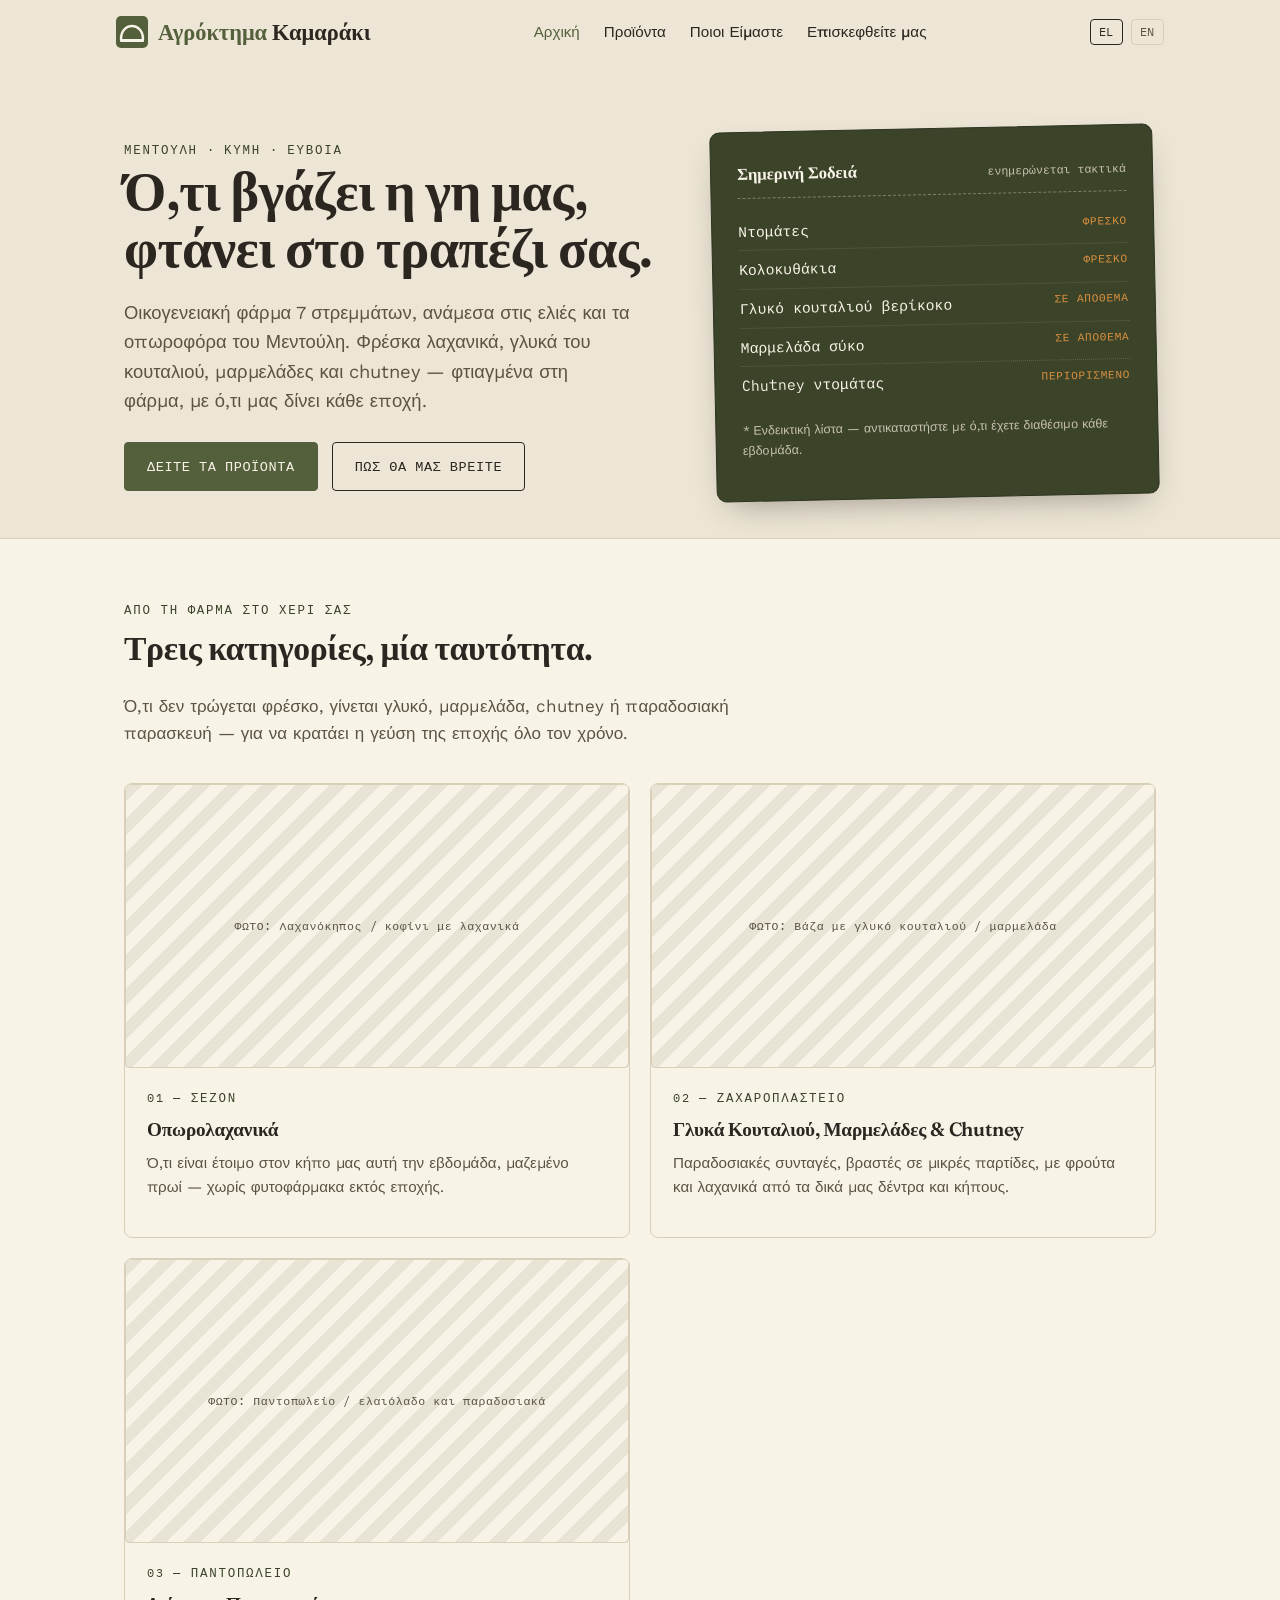
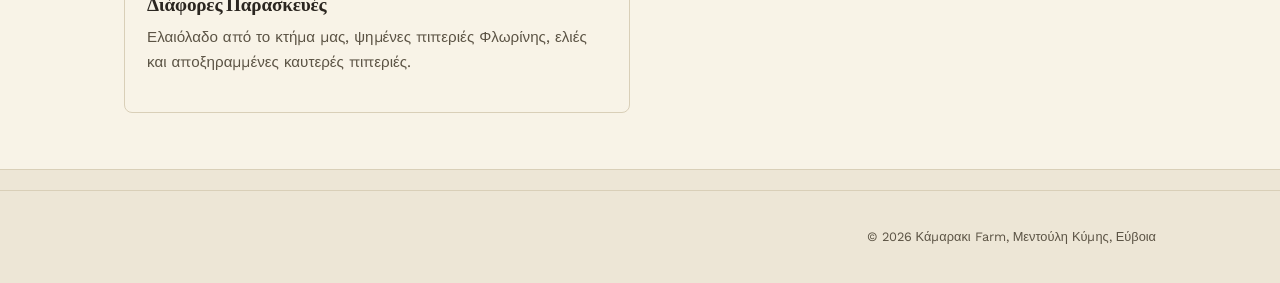
==== index.html @ 9f32af5c "english translation and switcher" ====
<!DOCTYPE html>
<html lang="el">
<head>
<meta charset="UTF-8">
<meta name="viewport" content="width=device-width, initial-scale=1.0">
<title>Κάμαρακι Farm — Φρέσκα προϊόντα από τη φάρμα μας στην Εύβοια</title>
<meta name="description" content="Οικογενειακή φάρμα 7 στρεμμάτων στο Μεντούλη Κύμης, Εύβοια. Φρέσκα οπωρολαχανικά, γλυκά του κουταλιού, μαρμελάδες και chutney, απευθείας από τη φάρμα.">
<meta property="og:title" content="Κάμαρακι Farm">
<meta property="og:description" content="Φρέσκα οπωρολαχανικά, γλυκά του κουταλιού, μαρμελάδες και chutney από τη φάρμα μας στο Μεντούλη Κύμης, Εύβοια.">
<meta property="og:type" content="website">
<link rel="icon" href="assets/favicon.svg" type="image/svg+xml">
<link rel="preconnect" href="https://fonts.googleapis.com">
<link href="https://fonts.googleapis.com/css2?family=Fraunces:opsz,wght@9..144,500;9..144,600;9..144,700&family=Work+Sans:wght@400;500;600&family=IBM+Plex+Mono:wght@400;500&display=swap" rel="stylesheet">
<link rel="stylesheet" href="styles.css?v=2">
</head>
<body>

<header class="site-header">
  <div class="wrap">
    <a class="brand" href="index.html">
      <svg viewBox="0 0 64 64" aria-hidden="true"><rect width="64" height="64" rx="10" fill="#545F3B"/><path d="M10 46 C10 30 20 20 32 20 C44 20 54 30 54 46" fill="none" stroke="#F8F3E7" stroke-width="5" stroke-linecap="round"/><rect x="8" y="46" width="48" height="6" rx="2" fill="#F8F3E7"/></svg>
      <span class="brand-name">
        <span class="brand-green">Αγρόκτημα</span> Καμαράκι
      </span>    
    </a>
    <nav class="main-nav" aria-label="Κύριο μενού">
      <ul>
        <li><a href="index.html" aria-current="page">Αρχική</a></li>
        <li><a href="products.html">Προϊόντα</a></li>
        <li><a href="about.html">Ποιοι Είμαστε</a></li>
        <li><a href="visit.html">Επισκεφθείτε μας</a></li>
      </ul>
    </nav>

    <div class="lang-switch">
      <span>EL</span>
      <a href="index-en.html">EN</a>
    </div>

  </div>
</header>

<main>
  <section class="hero">
    <div class="wrap">
      <div>
        <span class="eyebrow">Μεντούλη · Κύμη · Εύβοια</span>
        <h1>Ό,τι βγάζει η γη μας, φτάνει στο τραπέζι σας.</h1>
        <p class="lede">Οικογενειακή φάρμα 7 στρεμμάτων, ανάμεσα στις ελιές και τα οπωροφόρα του Μεντούλη. Φρέσκα λαχανικά, γλυκά του κουταλιού, μαρμελάδες και chutney — φτιαγμένα στη φάρμα, με ό,τι μας δίνει κάθε εποχή.</p>
        <div class="hero-actions">
          <a class="btn btn-primary" href="products.html">Δείτε τα προϊόντα</a>
          <a class="btn btn-ghost" href="visit.html">Πώς θα μας βρείτε</a>
        </div>
      </div>

      <div class="harvest-board" aria-label="Σημερινή σοδειά">
        <div class="board-head">
          <h2>Σημερινή Σοδειά</h2>
          <span class="board-date">ενημερώνεται τακτικά</span>
        </div>
        <ul>
          <li><span>Ντομάτες</span><span class="tag">ΦΡΕΣΚΟ</span></li>
          <li><span>Κολοκυθάκια</span><span class="tag">ΦΡΕΣΚΟ</span></li>
          <li><span>Γλυκό κουταλιού βερίκοκο</span><span class="tag">ΣΕ ΑΠΟΘΕΜΑ</span></li>
          <li><span>Μαρμελάδα σύκο</span><span class="tag">ΣΕ ΑΠΟΘΕΜΑ</span></li>
          <li><span>Chutney ντομάτας</span><span class="tag">ΠΕΡΙΟΡΙΣΜΕΝΟ</span></li>
        </ul>
        <p class="note">* Ενδεικτική λίστα — αντικαταστήστε με ό,τι έχετε διαθέσιμο κάθε εβδομάδα.</p>
      </div>
    </div>
  </section>

<section class="alt">
    <div class="wrap">
      <div class="section-head">
        <span class="eyebrow">Από τη φάρμα στο χέρι σας</span>
        <h2>Τρεις κατηγορίες, μία ταυτότητα.</h2>
        <p>Ό,τι δεν τρώγεται φρέσκο, γίνεται γλυκό, μαρμελάδα, chutney ή παραδοσιακή παρασκευή — για να κρατάει η γεύση της εποχής όλο τον χρόνο.</p>
      </div>
      <div class="cat-grid">
        
        <!-- 01 — Σεζόν -->
        <div class="cat-card">
          <div class="ph wide" data-label="ΦΩΤΟ: Λαχανόκηπος / κοφίνι με λαχανικά"></div>
          <div class="cat-body">
            <span class="eyebrow">01 — Σεζόν</span>
            <h3>Οπωρολαχανικά</h3>
            <p>Ό,τι είναι έτοιμο στον κήπο μας αυτή την εβδομάδα, μαζεμένο πρωί — χωρίς φυτοφάρμακα εκτός εποχής.</p>
          </div>
        </div>

        <!-- 02 — Ζαχαροπλαστείο -->
        <div class="cat-card">
          <div class="ph wide" data-label="ΦΩΤΟ: Βάζα με γλυκό κουταλιού / μαρμελάδα"></div>
          <div class="cat-body">
            <span class="eyebrow">02 — Ζαχαροπλαστείο</span>
            <h3>Γλυκά Κουταλιού, Μαρμελάδες &amp; Chutney</h3>
            <p>Παραδοσιακές συνταγές, βραστές σε μικρές παρτίδες, με φρούτα και λαχανικά από τα δικά μας δέντρα και κήπους.</p>
          </div>
        </div>

        <!-- 03 — Παντοπωλείο (Προστέθηκε για να ταιριάζει με τις 3 κατηγορίες) -->
        <div class="cat-card">
          <div class="ph wide" data-label="ΦΩΤΟ: Παντοπωλείο / ελαιόλαδο και παραδοσιακά"></div>
          <div class="cat-body">
            <span class="eyebrow">03 — Παντοπωλείο</span>
            <h3>Διάφορες Παρασκευές</h3>
            <p>Ελαιόλαδο από το κτήμα μας, ψημένες πιπεριές Φλωρίνης, ελιές και αποξηραμμένες καυτερές πιπεριές.</p>
          </div>
        </div>

      </div>
    </div>
  </section>
</main>

<footer class="site-footer">
  <div class="wrap">
    <small>© 2026 Κάμαρακι Farm, Μεντούλη Κύμης, Εύβοια</small>
  </div>
</footer>

<script>
  document.addEventListener('DOMContentLoaded', () => {
    const header = document.querySelector('.site-header');
    const brandLink = header ? header.querySelector('.brand') : null;

    if (!header || !brandLink) return;

    window.addEventListener('scroll', () => {
      if (window.innerWidth > 768) return;
      
      const eyebrow = document.querySelector('.hero .eyebrow');
      if (eyebrow) {
        const headerBottom = header.getBoundingClientRect().bottom;
        const eyebrowTop = eyebrow.getBoundingClientRect().top;
        
        if (eyebrowTop <= headerBottom) {
          header.classList.add('is-scrolled');
        } else if (window.scrollY < 30) {
          header.classList.remove('is-scrolled');
        }
      }
    });

    // Tap στο λογότυπο για ομαλή επιστροφή στην κορυφή
    brandLink.addEventListener('click', (e) => {
      if (window.innerWidth <= 768 && header.classList.contains('is-scrolled')) {
        e.preventDefault();
        window.scrollTo({ top: 0, behavior: 'smooth' });
      }
    });
  });
</script>

</body>
</html>
---- styles.css ----
/* ============================================================
   Κάμαρακι Farm — design tokens
   Palette drawn from the Evia landscape, not a generic AI default:
   limestone stone, olive canopy, ripe fig, apricot preserve.
   ============================================================ */
:root{
  --stone:      #EDE6D6;   /* limestone background */
  --stone-card: #F8F3E7;   /* lighter card surface */
  --ink:        #2B2620;   /* charcoal text */
  --ink-soft:   #5B5344;   /* muted text */
  --olive:      #545F3B;   /* olive canopy — primary */
  --olive-dark: #3B4329;
  --fig:        #4C2E3A;   /* ripe fig — accent, jams/chutneys */
  --apricot:    #D9903F;   /* apricot preserve — accent, marmalade */
  --line:       #D9CFB8;   /* hairline / dividers */

  --font-display: "Fraunces", Georgia, serif;
  --font-body:    "Work Sans", -apple-system, "Segoe UI", sans-serif;
  --font-mono:    "IBM Plex Mono", ui-monospace, monospace;

  --radius: 4px;
  --wrap: 1080px;
}

*{ box-sizing:border-box; }
html{ scroll-behavior:smooth; }
body{
  margin:0;
  background:var(--stone);
  color:var(--ink);
  font-family:var(--font-body);
  font-size:17px;
  line-height:1.6;
  -webkit-font-smoothing:antialiased;
}
img{ max-width:100%; display:block; }
a{ color:inherit; }
h1,h2,h3{ font-family:var(--font-display); font-weight:600; margin:0 0 .4em; letter-spacing:-.01em; }
.wrap{ max-width:var(--wrap); margin:0 auto; padding:0 24px; }
.eyebrow{
  font-family:var(--font-mono); font-size:.78rem; letter-spacing:.14em;
  text-transform:uppercase; color:var(--olive-dark);
}

/* --- Header & Logo Styles --- */
.site-header {
  position: sticky;
  top: 0;
  z-index: 1000;
  background-color: var(--stone);
  transition: all 0.3s ease;
}

.site-header .wrap {
  display: flex;
  align-items: center;
  justify-content: space-between;
  height: 64px;
  padding: 0 16px;
}

.brand {
  display: inline-flex;
  align-items: center;
  gap: 10px;
  text-decoration: none;
}

.brand svg {
  width: 32px;
  height: 32px;
  flex-shrink: 0;
  display: block;
}

.brand-name {
  font-family: var(--font-display);
  font-size: 1.4rem;
  font-weight: 600;
  white-space: nowrap;
  line-height: 1;
  display: inline-block;
  color: var(--ink); /* Το "Καμαράκι" σκούρο */
}

.brand-name .brand-green {
  color: var(--olive); /* Το "Αγρόκτημα" πράσινο της ελιάς */
}

/* Desktop Navigation (Οριζόντιο, χωρίς κουκκίδες) */
.site-header nav.main-nav ul {
  display: flex;
  list-style: none;
  gap: 24px;
  margin: 0;
  padding: 0;
  align-items: center;
}

.site-header nav.main-nav a {
  text-decoration: none;
  color: var(--ink);
  font-weight: 500;
  font-size: 0.95rem;
}

.site-header nav.main-nav a:hover,
.site-header nav.main-nav a[aria-current="page"] {
  color: var(--olive);
}
@media (max-width: 768px) {
  header.site-header {
    transition: background-color 0.3s ease, box-shadow 0.3s ease;
  }

  header.site-header .wrap {
    flex-direction: column ;
    align-items: flex-start ;
    justify-content: flex-start ;
    height: auto ;
    min-height: auto ;
    padding: 12px 16px ;
    gap: 8px ;
    transition: padding 0.3s ease, gap 0.3s ease;
  }

  .site-header nav.main-nav {
    width: 100% ;
    display: block ;
    max-height: 60px ;
    opacity: 1 ;
    overflow: hidden ;
    margin-top: 4px ;
    padding: 0 ;
    transition: max-height 0.3s cubic-bezier(0.4, 0, 0.2, 1), 
                opacity 0.25s ease-in-out, 
                margin 0.3s ease ;
  }

  .site-header nav.main-nav ul {
    display: flex ;
    flex-wrap: wrap ;
    justify-content: flex-start ;
    gap: 6px 12px ;
    padding: 0 ;
    margin: 0 ;
    list-style: none ;
  }
  
  .site-header nav.main-nav a {
    font-size: 0.75rem ;
    padding: 2px 0 ;
    white-space: nowrap ;
  }

  /* Κατάσταση Scroll */
  .site-header.is-scrolled {
    z-index: 1000 ;
    box-shadow: 0 4px 12px rgba(43,38,32,0.06);
  }

  .site-header.is-scrolled .wrap {
    padding: 10px 16px ;
    gap: 0 ;
  }

  .site-header.is-scrolled .main-nav {
    max-height: 0 ;
    opacity: 0 ;
    margin-top: 0 ;
    pointer-events: none ;
  }

  .site-header.is-scrolled .brand {
    cursor: pointer ;
  }
}
/* ---------- hero ---------- */
.hero{ padding:64px 0 40px; }
.hero .wrap{ display:grid; grid-template-columns:1.1fr .9fr; gap:48px; align-items:center; }
@media (max-width:860px){ .hero .wrap{ grid-template-columns:1fr; } }
.hero h1{ font-size:clamp(2.2rem,5vw,3.4rem); line-height:1.05; }
.hero p.lede{ font-size:1.15rem; color:var(--ink-soft); max-width:46ch; }
.hero-actions{ display:flex; gap:14px; margin-top:26px; flex-wrap:wrap; }

.btn{
  display:inline-block; font-family:var(--font-mono); font-size:.85rem;
  letter-spacing:.04em; text-transform:uppercase; text-decoration:none;
  padding:13px 22px; border-radius:var(--radius); border:1px solid var(--ink);
}
.btn-primary{ background:var(--olive); border-color:var(--olive); color:var(--stone-card); }
.btn-primary:hover{ background:var(--olive-dark); border-color:var(--olive-dark); }
.btn-ghost{ background:transparent; color:var(--ink); }
.btn-ghost:hover{ background:var(--ink); color:var(--stone-card); }

/* ---------- signature: chalkboard "today's harvest" ---------- */
.harvest-board{
  background:var(--olive-dark);
  color:var(--stone-card);
  border-radius:10px;
  padding:28px 26px;
  transform:rotate(-1.2deg);
  box-shadow:0 14px 34px -14px rgba(43,38,32,.45);
  border:1px solid #2c3320;
}
.harvest-board .board-head{
  display:flex; justify-content:space-between; align-items:baseline;
  border-bottom:1px dashed rgba(248,243,231,.35); padding-bottom:10px; margin-bottom:14px;
}
.harvest-board .board-head h2{ font-size:1.05rem; margin:0; color:#F8F3E7; }
.harvest-board .board-date{ font-family:var(--font-mono); font-size:.72rem; color:#C9C2AE; }
.harvest-board ul{ list-style:none; margin:0; padding:0; }
.harvest-board li{
  display:flex; justify-content:space-between; gap:10px;
  font-family:var(--font-mono); font-size:.92rem;
  padding:7px 0; border-bottom:1px dotted rgba(248,243,231,.18);
}
.harvest-board li:last-child{ border-bottom:none; }
.harvest-board .tag{ color:var(--apricot); font-size:.7rem; letter-spacing:.06em; }
.harvest-board .note{
  margin-top:16px; font-size:.78rem; color:#C9C2AE; font-family:var(--font-body);
}

/* ---------- placeholder image blocks (swap for real photos) ---------- */
.ph{
  position:relative; width:100%; aspect-ratio:4/3;
  background:
    repeating-linear-gradient(135deg, rgba(84,95,59,.10) 0 12px, rgba(84,95,59,0) 12px 24px),
    var(--stone-card);
  border:1px solid var(--line); border-radius:var(--radius);
  display:flex; align-items:center; justify-content:center; overflow:hidden;
}
.ph::after{
  content:attr(data-label);
  font-family:var(--font-mono); font-size:.72rem; letter-spacing:.05em;
  color:var(--ink-soft); text-align:center; padding:0 14px;
}
.ph.wide{ aspect-ratio:16/9; }
.ph.square{ aspect-ratio:1/1; }

/* ---------- section scaffolding ---------- */
section{ padding:56px 0; }
section.alt{ background:var(--stone-card); border-top:1px solid var(--line); border-bottom:1px solid var(--line); }
.section-head{ max-width:60ch; margin-bottom:36px; }
.section-head h2{ font-size:clamp(1.6rem,3vw,2.1rem); }
.section-head p{ color:var(--ink-soft); }

/* ---------- product grid ---------- */
.cat-grid{ display:grid; grid-template-columns:repeat(2,1fr); gap:20px; }
@media (max-width:720px){ .cat-grid{ grid-template-columns:1fr; } }
.cat-card{
  background:var(--stone-card); border:1px solid var(--line); border-radius:8px;
  overflow:hidden; display:flex; flex-direction:column;
}
.cat-card .cat-body{ padding:20px 22px 24px; }
.cat-card .eyebrow{ display:block; margin-bottom:6px; }
.cat-card h3{ font-size:1.2rem; margin-bottom:6px; }
.cat-card p{ color:var(--ink-soft); font-size:.95rem; margin:0 0 14px; }

.product-list{ list-style:none; margin:0; padding:0; }
.product-list li{
  display:flex; justify-content:space-between; align-items:baseline; gap:12px;
  padding:9px 0; border-bottom:1px solid var(--line); font-size:.94rem;
}
.product-list li:last-child{ border-bottom:none; }
.product-list .price{ font-family:var(--font-mono); font-size:.86rem; color:var(--olive-dark); white-space:nowrap; }
.product-list .pname{ font-weight:500; }
.product-list .pnote{ display:block; font-size:.8rem; color:var(--ink-soft); font-weight:400; }

.badge-row{ display:flex; gap:8px; flex-wrap:wrap; margin-top:6px; }
.badge{
  font-family:var(--font-mono); font-size:.68rem; letter-spacing:.05em;
  text-transform:uppercase; padding:3px 8px; border-radius:20px;
  border:1px solid var(--line); color:var(--ink-soft);
}

/* ---------- about / story ---------- */
.story-grid{ display:grid; grid-template-columns:.9fr 1.1fr; gap:48px; align-items:center; }
@media (max-width:860px){ .story-grid{ grid-template-columns:1fr; } }
.story-grid.reverse{ direction:rtl; }
.story-grid.reverse > *{ direction:ltr; }

.stat-row{ display:flex; gap:32px; margin-top:24px; flex-wrap:wrap; }
.stat .num{ font-family:var(--font-display); font-size:2rem; color:var(--olive-dark); line-height:1; }
.stat .label{ font-family:var(--font-mono); font-size:.72rem; color:var(--ink-soft); text-transform:uppercase; letter-spacing:.05em; }

/* ---------- visit / contact ---------- */
.visit-grid{ display:grid; grid-template-columns:1fr 1fr; gap:32px; }
@media (max-width:720px){ .visit-grid{ grid-template-columns:1fr; } }
.visit-card{ background:var(--stone-card); border:1px solid var(--line); border-radius:8px; padding:24px; }
.visit-card h3{ font-size:1.05rem; }
.visit-card dl{ margin:14px 0 0; }
.visit-card dt{ font-family:var(--font-mono); font-size:.7rem; text-transform:uppercase; color:var(--ink-soft); letter-spacing:.05em; margin-top:12px; }
.visit-card dd{ margin:2px 0 0; }

/* ---------- footer ---------- */
footer.site-footer{ border-top:1px solid var(--line); padding:36px 0; margin-top:20px; }
footer.site-footer .wrap{ display:flex; justify-content:flex-end; flex-wrap:wrap; gap:16px; align-items:center; }
footer.site-footer .foot-links{ display:flex; gap:18px; list-style:none; padding:0; margin:0; }
footer.site-footer .foot-links a{ text-decoration:none; font-size:.85rem; }
footer.site-footer small{ color:var(--ink-soft); font-size:.8rem; }

/* ---------- reduced motion ---------- */
@media (prefers-reduced-motion: reduce){
  html{ scroll-behavior:auto; }
  .harvest-board{ transform:none; }
}

/* ---------- focus visibility ---------- */
a:focus-visible, button:focus-visible{
  outline:2px solid var(--apricot); outline-offset:2px;
}

/* ---------- modal / availability dialog ---------- */
dialog.availability-modal {
  border: 1px solid var(--line);
  border-radius: 8px;
  padding: 32px;
  background: var(--stone-card);
  color: var(--ink);
  width: 100%;
  max-width: 440px;
  box-shadow: 0 20px 40px -15px rgba(43,38,32,0.3);
  font-family: var(--font-body);
}
dialog.availability-modal::backdrop {
  background: rgba(43, 38, 32, 0.4);
  backdrop-filter: blur(4px);
}
.modal-close {
  position: absolute;
  top: 16px;
  right: 16px;
  background: none;
  border: none;
  font-size: 1.2rem;
  cursor: pointer;
  color: var(--ink-soft);
}
.modal-form-group {
  margin-bottom: 16px;
}
.modal-form-group label {
  display: block;
  font-family: var(--font-mono);
  font-size: 0.75rem;
  text-transform: uppercase;
  letter-spacing: 0.05em;
  color: var(--ink-soft);
  margin-bottom: 6px;
}
.modal-form-group input[type="tel"] {
  width: 100%;
  padding: 10px 12px;
  border: 1px solid var(--line);
  border-radius: var(--radius);
  background: white;
  font-family: var(--font-body);
  font-size: 0.95rem;
  color: var(--ink);
}
.radio-group {
  display: flex;
  gap: 16px;
  margin-top: 6px;
  font-size: 0.9rem;
  flex-wrap: wrap;
}
.radio-group label {
  display: flex;
  align-items: center;
  gap: 6px;
  text-transform: none;
  font-family: var(--font-body);
  color: var(--ink);
  cursor: pointer;
}
.price-btn {
  background: none;
  border: none;
  padding: 0;
  font-family: var(--font-mono);
  font-size: 0.86rem;
  color: var(--olive-dark);
  text-decoration: underline;
  cursor: pointer;
  white-space: nowrap;
}
.price-btn:hover {
  color: var(--apricot);
}

/* ---------- language switcher ---------- */
.lang-switch {
  font-family: var(--font-mono);
  font-size: 0.72rem;
  letter-spacing: 0.06em;
}

.lang-switch a,
.lang-switch span {
  text-decoration: none;
  padding: 3px 8px;
  border: 1px solid var(--line);
  border-radius: var(--radius);
  display: inline-block;
}

.lang-switch a {
  color: var(--ink-soft);
}

.lang-switch a:hover {
  color: var(--olive);
  border-color: var(--olive);
}

.lang-switch span {
  color: var(--ink);
  border-color: var(--ink);
  cursor: default;
}

@media (max-width: 768px) {
  .lang-switch {
    margin-top: 2px;
  }
  .site-header.is-scrolled .lang-switch {
    margin-top: 0;
  }
}
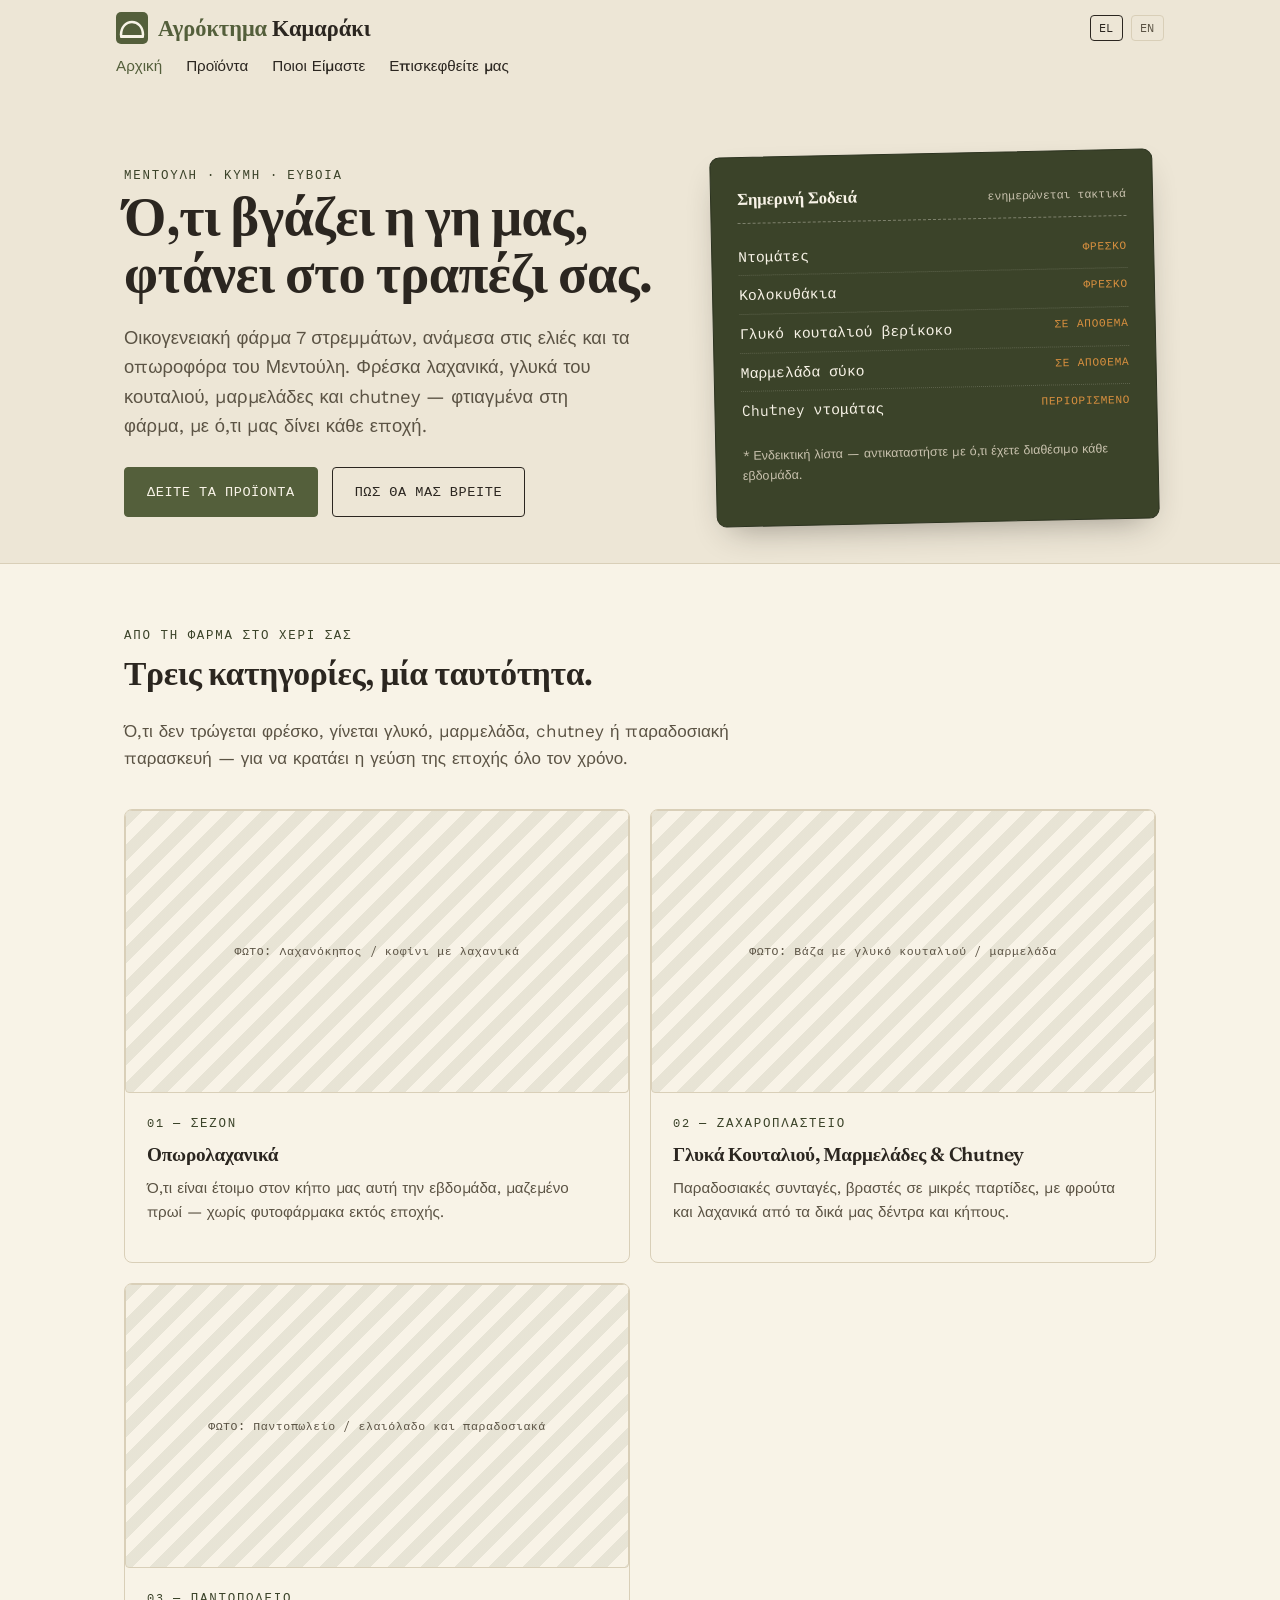
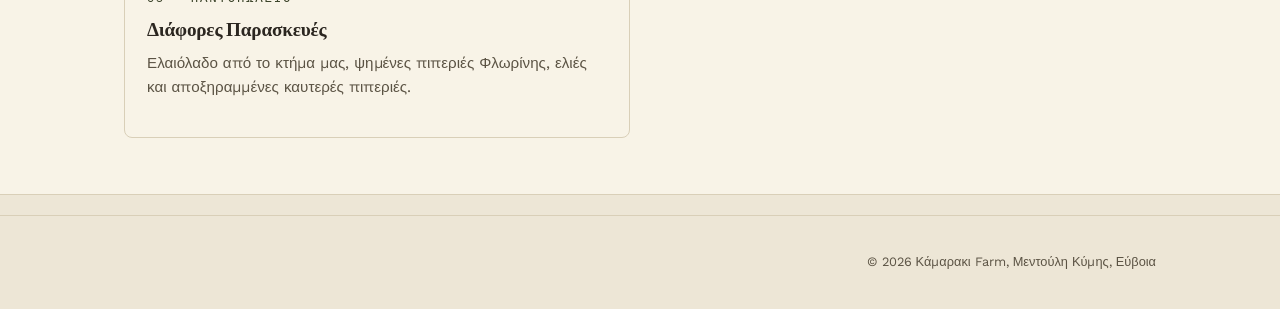
==== commit f384d055: "lang switcher header move 1" ====
--- a/index.html
+++ b/index.html
@@ -17,12 +17,18 @@
 
 <header class="site-header">
   <div class="wrap">
-    <a class="brand" href="index.html">
-      <svg viewBox="0 0 64 64" aria-hidden="true"><rect width="64" height="64" rx="10" fill="#545F3B"/><path d="M10 46 C10 30 20 20 32 20 C44 20 54 30 54 46" fill="none" stroke="#F8F3E7" stroke-width="5" stroke-linecap="round"/><rect x="8" y="46" width="48" height="6" rx="2" fill="#F8F3E7"/></svg>
-      <span class="brand-name">
-        <span class="brand-green">Αγρόκτημα</span> Καμαράκι
-      </span>    
-    </a>
+    <div class="header-top">
+      <a class="brand" href="index.html">
+        <svg viewBox="0 0 64 64" aria-hidden="true"><rect width="64" height="64" rx="10" fill="#545F3B"/><path d="M10 46 C10 30 20 20 32 20 C44 20 54 30 54 46" fill="none" stroke="#F8F3E7" stroke-width="5" stroke-linecap="round"/><rect x="8" y="46" width="48" height="6" rx="2" fill="#F8F3E7"/></svg>
+        <span class="brand-name">
+          <span class="brand-green">Αγρόκτημα</span> Καμαράκι
+        </span>
+      </a>
+      <div class="lang-switch">
+        <span>EL</span>
+        <a href="index-en.html">EN</a>
+      </div>
+    </div>
     <nav class="main-nav" aria-label="Κύριο μενού">
       <ul>
         <li><a href="index.html" aria-current="page">Αρχική</a></li>
@@ -31,12 +37,6 @@
         <li><a href="visit.html">Επισκεφθείτε μας</a></li>
       </ul>
     </nav>
-
-    <div class="lang-switch">
-      <span>EL</span>
-      <a href="index-en.html">EN</a>
-    </div>
-
   </div>
 </header>
 
--- a/styles.css
+++ b/styles.css
@@ -53,10 +53,19 @@
 
 .site-header .wrap {
   display: flex;
+  flex-direction: column;
+  align-items: stretch;
+  justify-content: flex-start;
+  height: auto;
+  padding: 12px 16px 10px;
+  gap: 8px;
+}
+
+.header-top {
+  display: flex;
   align-items: center;
   justify-content: space-between;
-  height: 64px;
-  padding: 0 16px;
+  width: 100%;
 }
 
 .brand {
@@ -87,7 +96,20 @@
   color: var(--olive); /* Το "Αγρόκτημα" πράσινο της ελιάς */
 }
 
+.brand-name .brand-tagline {
+  font-family: var(--font-body);
+  font-size: 0.72rem;
+  font-weight: 500;
+  text-transform: lowercase;
+  letter-spacing: 0.02em;
+  vertical-align: middle;
+}
 /* Desktop Navigation (Οριζόντιο, χωρίς κουκκίδες) */
+
+.site-header nav.main-nav {
+  width: 100%;
+}
+
 .site-header nav.main-nav ul {
   display: flex;
   list-style: none;
@@ -119,8 +141,8 @@
     justify-content: flex-start ;
     height: auto ;
     min-height: auto ;
-    padding: 12px 16px ;
-    gap: 8px ;
+    padding: 10px 16px ;
+    gap: 6px ;
     transition: padding 0.3s ease, gap 0.3s ease;
   }
 
@@ -130,7 +152,7 @@
     max-height: 60px ;
     opacity: 1 ;
     overflow: hidden ;
-    margin-top: 4px ;
+    margin-top: 2px ;
     padding: 0 ;
     transition: max-height 0.3s cubic-bezier(0.4, 0, 0.2, 1), 
                 opacity 0.25s ease-in-out, 
@@ -160,7 +182,7 @@
   }
 
   .site-header.is-scrolled .wrap {
-    padding: 10px 16px ;
+    padding: 8px 16px ;
     gap: 0 ;
   }
 
@@ -173,6 +195,10 @@
 
   .site-header.is-scrolled .brand {
     cursor: pointer ;
+  }
+
+    .site-header.is-scrolled .brand-tagline {
+    display: none;
   }
 }
 /* ---------- hero ---------- */
@@ -395,6 +421,8 @@
   font-family: var(--font-mono);
   font-size: 0.72rem;
   letter-spacing: 0.06em;
+  flex-shrink: 0;
+  margin-left: auto;
 }
 
 .lang-switch a,
@@ -423,7 +451,7 @@
 
 @media (max-width: 768px) {
   .lang-switch {
-    margin-top: 2px;
+    margin-top: 0;
   }
   .site-header.is-scrolled .lang-switch {
     margin-top: 0;
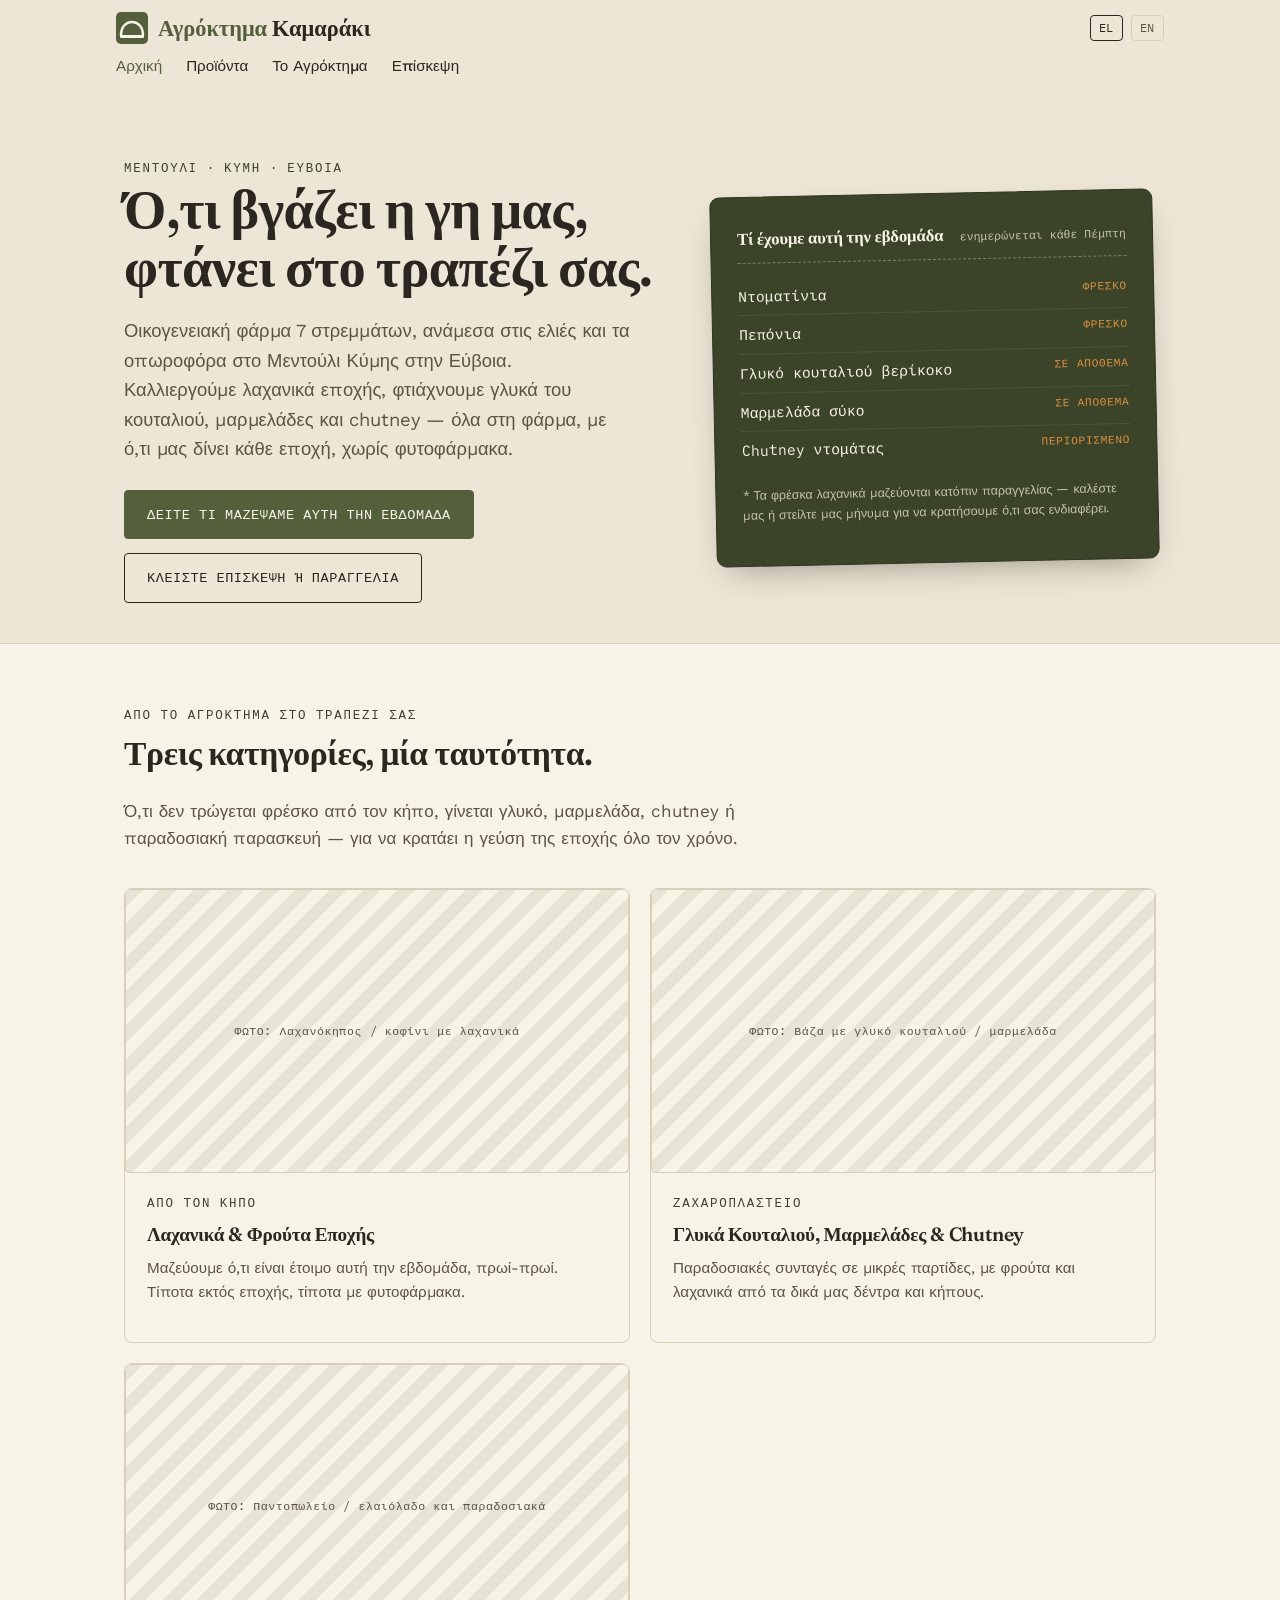
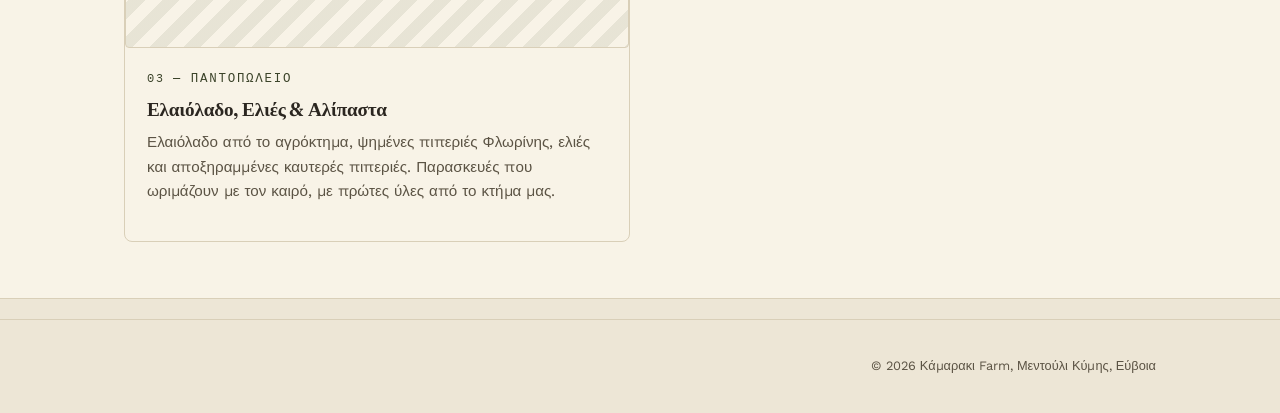
==== commit b183f15c: "products done about done up to point number 4" ====
--- a/index.html
+++ b/index.html
@@ -3,10 +3,10 @@
 <head>
 <meta charset="UTF-8">
 <meta name="viewport" content="width=device-width, initial-scale=1.0">
-<title>Κάμαρακι Farm — Φρέσκα προϊόντα από τη φάρμα μας στην Εύβοια</title>
-<meta name="description" content="Οικογενειακή φάρμα 7 στρεμμάτων στο Μεντούλη Κύμης, Εύβοια. Φρέσκα οπωρολαχανικά, γλυκά του κουταλιού, μαρμελάδες και chutney, απευθείας από τη φάρμα.">
-<meta property="og:title" content="Κάμαρακι Farm">
-<meta property="og:description" content="Φρέσκα οπωρολαχανικά, γλυκά του κουταλιού, μαρμελάδες και chutney από τη φάρμα μας στο Μεντούλη Κύμης, Εύβοια.">
+<title>Αγρόκτημα Κάμαρακι — Φρέσκα προϊόντα από τη φάρμα μας στην Εύβοια</title>
+<meta name="description" content="Οικογενειακή φάρμα 7 στρεμμάτων στο Μεντούλι Κύμης, Εύβοια. Φρέσκα οπωρολαχανικά, γλυκά του κουταλιού, μαρμελάδες και chutney, απευθείας από τη φάρμα.">
+<meta property="og:title" content="Αγρόκτημα Καμαράκι">
+<meta property="og:description" content="Φρέσκα οπωρολαχανικά, γλυκά του κουταλιού, μαρμελάδες και chutney από τη φάρμα μας στο Μεντούλι Κύμης, Εύβοια.">
 <meta property="og:type" content="website">
 <link rel="icon" href="assets/favicon.svg" type="image/svg+xml">
 <link rel="preconnect" href="https://fonts.googleapis.com">
@@ -33,8 +33,8 @@
       <ul>
         <li><a href="index.html" aria-current="page">Αρχική</a></li>
         <li><a href="products.html">Προϊόντα</a></li>
-        <li><a href="about.html">Ποιοι Είμαστε</a></li>
-        <li><a href="visit.html">Επισκεφθείτε μας</a></li>
+        <li><a href="about.html">Το Αγρόκτημα</a></li>
+        <li><a href="visit.html">Επίσκεψη</a></li>
       </ul>
     </nav>
   </div>
@@ -44,28 +44,28 @@
   <section class="hero">
     <div class="wrap">
       <div>
-        <span class="eyebrow">Μεντούλη · Κύμη · Εύβοια</span>
+        <span class="eyebrow">Μεντούλι · Κύμη · Εύβοια</span>
         <h1>Ό,τι βγάζει η γη μας, φτάνει στο τραπέζι σας.</h1>
-        <p class="lede">Οικογενειακή φάρμα 7 στρεμμάτων, ανάμεσα στις ελιές και τα οπωροφόρα του Μεντούλη. Φρέσκα λαχανικά, γλυκά του κουταλιού, μαρμελάδες και chutney — φτιαγμένα στη φάρμα, με ό,τι μας δίνει κάθε εποχή.</p>
+        <p class="lede">Οικογενειακή φάρμα 7 στρεμμάτων, ανάμεσα στις ελιές και τα οπωροφόρα στο Μεντούλι Κύμης στην Εύβοια. Καλλιεργούμε λαχανικά εποχής, φτιάχνουμε γλυκά του κουταλιού, μαρμελάδες και chutney — όλα στη φάρμα, με ό,τι μας δίνει κάθε εποχή, χωρίς φυτοφάρμακα.</p>
         <div class="hero-actions">
-          <a class="btn btn-primary" href="products.html">Δείτε τα προϊόντα</a>
-          <a class="btn btn-ghost" href="visit.html">Πώς θα μας βρείτε</a>
+          <a class="btn btn-primary" href="products.html">Δείτε τί μαζέψαμε αυτή την εβδομάδα</a>
+          <a class="btn btn-ghost" href="visit.html">Κλείστε επίσκεψη ή παραγγελία</a>
         </div>
       </div>
 
       <div class="harvest-board" aria-label="Σημερινή σοδειά">
         <div class="board-head">
-          <h2>Σημερινή Σοδειά</h2>
-          <span class="board-date">ενημερώνεται τακτικά</span>
+          <h2>Τί έχουμε αυτή την εβδομάδα</h2>
+          <span class="board-date">ενημερώνεται κάθε Πέμπτη</span>
         </div>
         <ul>
-          <li><span>Ντομάτες</span><span class="tag">ΦΡΕΣΚΟ</span></li>
-          <li><span>Κολοκυθάκια</span><span class="tag">ΦΡΕΣΚΟ</span></li>
+          <li><span>Ντοματίνια</span><span class="tag">ΦΡΕΣΚΟ</span></li>
+          <li><span>Πεπόνια</span><span class="tag">ΦΡΕΣΚΟ</span></li>
           <li><span>Γλυκό κουταλιού βερίκοκο</span><span class="tag">ΣΕ ΑΠΟΘΕΜΑ</span></li>
           <li><span>Μαρμελάδα σύκο</span><span class="tag">ΣΕ ΑΠΟΘΕΜΑ</span></li>
           <li><span>Chutney ντομάτας</span><span class="tag">ΠΕΡΙΟΡΙΣΜΕΝΟ</span></li>
         </ul>
-        <p class="note">* Ενδεικτική λίστα — αντικαταστήστε με ό,τι έχετε διαθέσιμο κάθε εβδομάδα.</p>
+        <p class="note">* Τα φρέσκα λαχανικά μαζεύονται κατόπιν παραγγελίας — καλέστε μας ή στείλτε μας μήνυμα για να κρατήσουμε ό,τι σας ενδιαφέρει.</p>
       </div>
     </div>
   </section>
@@ -73,9 +73,9 @@
 <section class="alt">
     <div class="wrap">
       <div class="section-head">
-        <span class="eyebrow">Από τη φάρμα στο χέρι σας</span>
+        <span class="eyebrow">Από το αγρόκτημα στο τραπέζι σας</span>
         <h2>Τρεις κατηγορίες, μία ταυτότητα.</h2>
-        <p>Ό,τι δεν τρώγεται φρέσκο, γίνεται γλυκό, μαρμελάδα, chutney ή παραδοσιακή παρασκευή — για να κρατάει η γεύση της εποχής όλο τον χρόνο.</p>
+        <p>Ό,τι δεν τρώγεται φρέσκο από τον κήπο, γίνεται γλυκό, μαρμελάδα, chutney ή παραδοσιακή παρασκευή — για να κρατάει η γεύση της εποχής όλο τον χρόνο.</p>
       </div>
       <div class="cat-grid">
         
@@ -83,9 +83,9 @@
         <div class="cat-card">
           <div class="ph wide" data-label="ΦΩΤΟ: Λαχανόκηπος / κοφίνι με λαχανικά"></div>
           <div class="cat-body">
-            <span class="eyebrow">01 — Σεζόν</span>
-            <h3>Οπωρολαχανικά</h3>
-            <p>Ό,τι είναι έτοιμο στον κήπο μας αυτή την εβδομάδα, μαζεμένο πρωί — χωρίς φυτοφάρμακα εκτός εποχής.</p>
+            <span class="eyebrow">Από τον Κήπο</span>
+            <h3>Λαχανικά & Φρούτα Εποχής</h3>
+            <p>Μαζεύουμε ό,τι είναι έτοιμο αυτή την εβδομάδα, πρωί-πρωί. Τίποτα εκτός εποχής, τίποτα με φυτοφάρμακα.</p>
           </div>
         </div>
 
@@ -93,9 +93,9 @@
         <div class="cat-card">
           <div class="ph wide" data-label="ΦΩΤΟ: Βάζα με γλυκό κουταλιού / μαρμελάδα"></div>
           <div class="cat-body">
-            <span class="eyebrow">02 — Ζαχαροπλαστείο</span>
+            <span class="eyebrow">Ζαχαροπλαστείο</span>
             <h3>Γλυκά Κουταλιού, Μαρμελάδες &amp; Chutney</h3>
-            <p>Παραδοσιακές συνταγές, βραστές σε μικρές παρτίδες, με φρούτα και λαχανικά από τα δικά μας δέντρα και κήπους.</p>
+            <p>Παραδοσιακές συνταγές σε μικρές παρτίδες, με φρούτα και λαχανικά από τα δικά μας δέντρα και κήπους.</p>
           </div>
         </div>
 
@@ -104,8 +104,8 @@
           <div class="ph wide" data-label="ΦΩΤΟ: Παντοπωλείο / ελαιόλαδο και παραδοσιακά"></div>
           <div class="cat-body">
             <span class="eyebrow">03 — Παντοπωλείο</span>
-            <h3>Διάφορες Παρασκευές</h3>
-            <p>Ελαιόλαδο από το κτήμα μας, ψημένες πιπεριές Φλωρίνης, ελιές και αποξηραμμένες καυτερές πιπεριές.</p>
+            <h3>Ελαιόλαδο, Ελιές & Αλίπαστα</h3>
+            <p>Ελαιόλαδο από το αγρόκτημα, ψημένες πιπεριές Φλωρίνης, ελιές και αποξηραμμένες καυτερές πιπεριές. Παρασκευές που ωριμάζουν με τον καιρό, με πρώτες ύλες από το κτήμα μας.</p>
           </div>
         </div>
 
@@ -116,7 +116,7 @@
 
 <footer class="site-footer">
   <div class="wrap">
-    <small>© 2026 Κάμαρακι Farm, Μεντούλη Κύμης, Εύβοια</small>
+    <small>© 2026 Κάμαρακι Farm, Μεντούλι Κύμης, Εύβοια</small>
   </div>
 </footer>
 
--- a/styles.css
+++ b/styles.css
@@ -97,12 +97,7 @@
 }
 
 .brand-name .brand-tagline {
-  font-family: var(--font-body);
-  font-size: 0.72rem;
-  font-weight: 500;
   text-transform: lowercase;
-  letter-spacing: 0.02em;
-  vertical-align: middle;
 }
 /* Desktop Navigation (Οριζόντιο, χωρίς κουκκίδες) */
 
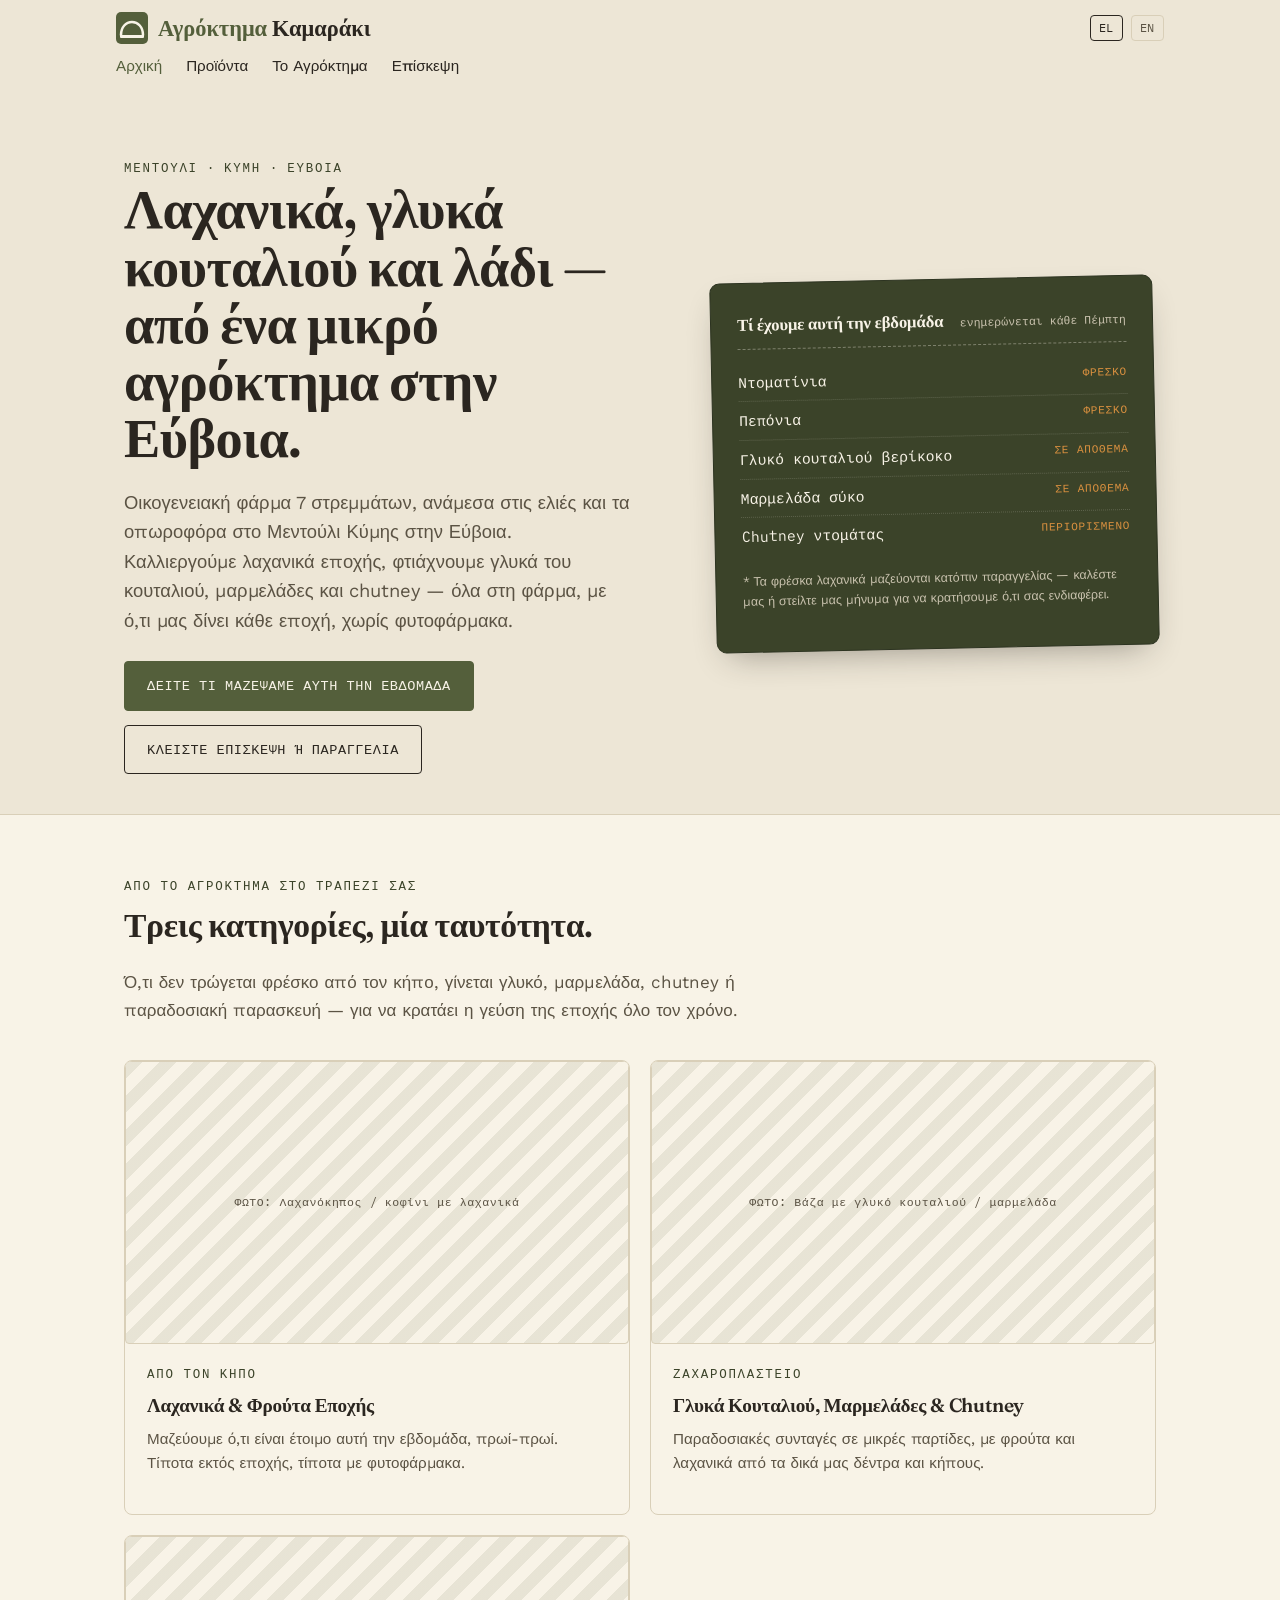
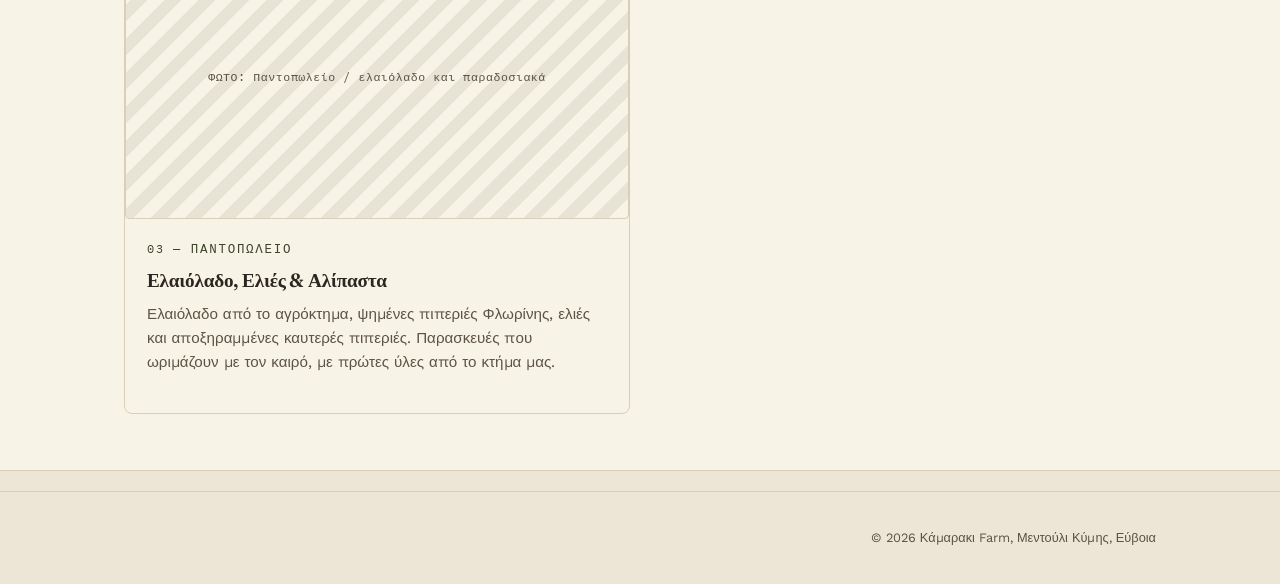
==== commit bdd0ec6e: "keimeno" ====
--- a/index.html
+++ b/index.html
@@ -3,7 +3,7 @@
 <head>
 <meta charset="UTF-8">
 <meta name="viewport" content="width=device-width, initial-scale=1.0">
-<title>Αγρόκτημα Κάμαρακι — Φρέσκα προϊόντα από τη φάρμα μας στην Εύβοια</title>
+<title>Αγρόκτημα Κάμαρακι — Φρέσκα προϊόντα από το αγρόκτημά μας στην Εύβοια</title>
 <meta name="description" content="Οικογενειακή φάρμα 7 στρεμμάτων στο Μεντούλι Κύμης, Εύβοια. Φρέσκα οπωρολαχανικά, γλυκά του κουταλιού, μαρμελάδες και chutney, απευθείας από τη φάρμα.">
 <meta property="og:title" content="Αγρόκτημα Καμαράκι">
 <meta property="og:description" content="Φρέσκα οπωρολαχανικά, γλυκά του κουταλιού, μαρμελάδες και chutney από τη φάρμα μας στο Μεντούλι Κύμης, Εύβοια.">
@@ -45,7 +45,7 @@
     <div class="wrap">
       <div>
         <span class="eyebrow">Μεντούλι · Κύμη · Εύβοια</span>
-        <h1>Ό,τι βγάζει η γη μας, φτάνει στο τραπέζι σας.</h1>
+        <h1>Λαχανικά, γλυκά κουταλιού και λάδι — από ένα μικρό αγρόκτημα στην Εύβοια.</h1>
         <p class="lede">Οικογενειακή φάρμα 7 στρεμμάτων, ανάμεσα στις ελιές και τα οπωροφόρα στο Μεντούλι Κύμης στην Εύβοια. Καλλιεργούμε λαχανικά εποχής, φτιάχνουμε γλυκά του κουταλιού, μαρμελάδες και chutney — όλα στη φάρμα, με ό,τι μας δίνει κάθε εποχή, χωρίς φυτοφάρμακα.</p>
         <div class="hero-actions">
           <a class="btn btn-primary" href="products.html">Δείτε τί μαζέψαμε αυτή την εβδομάδα</a>
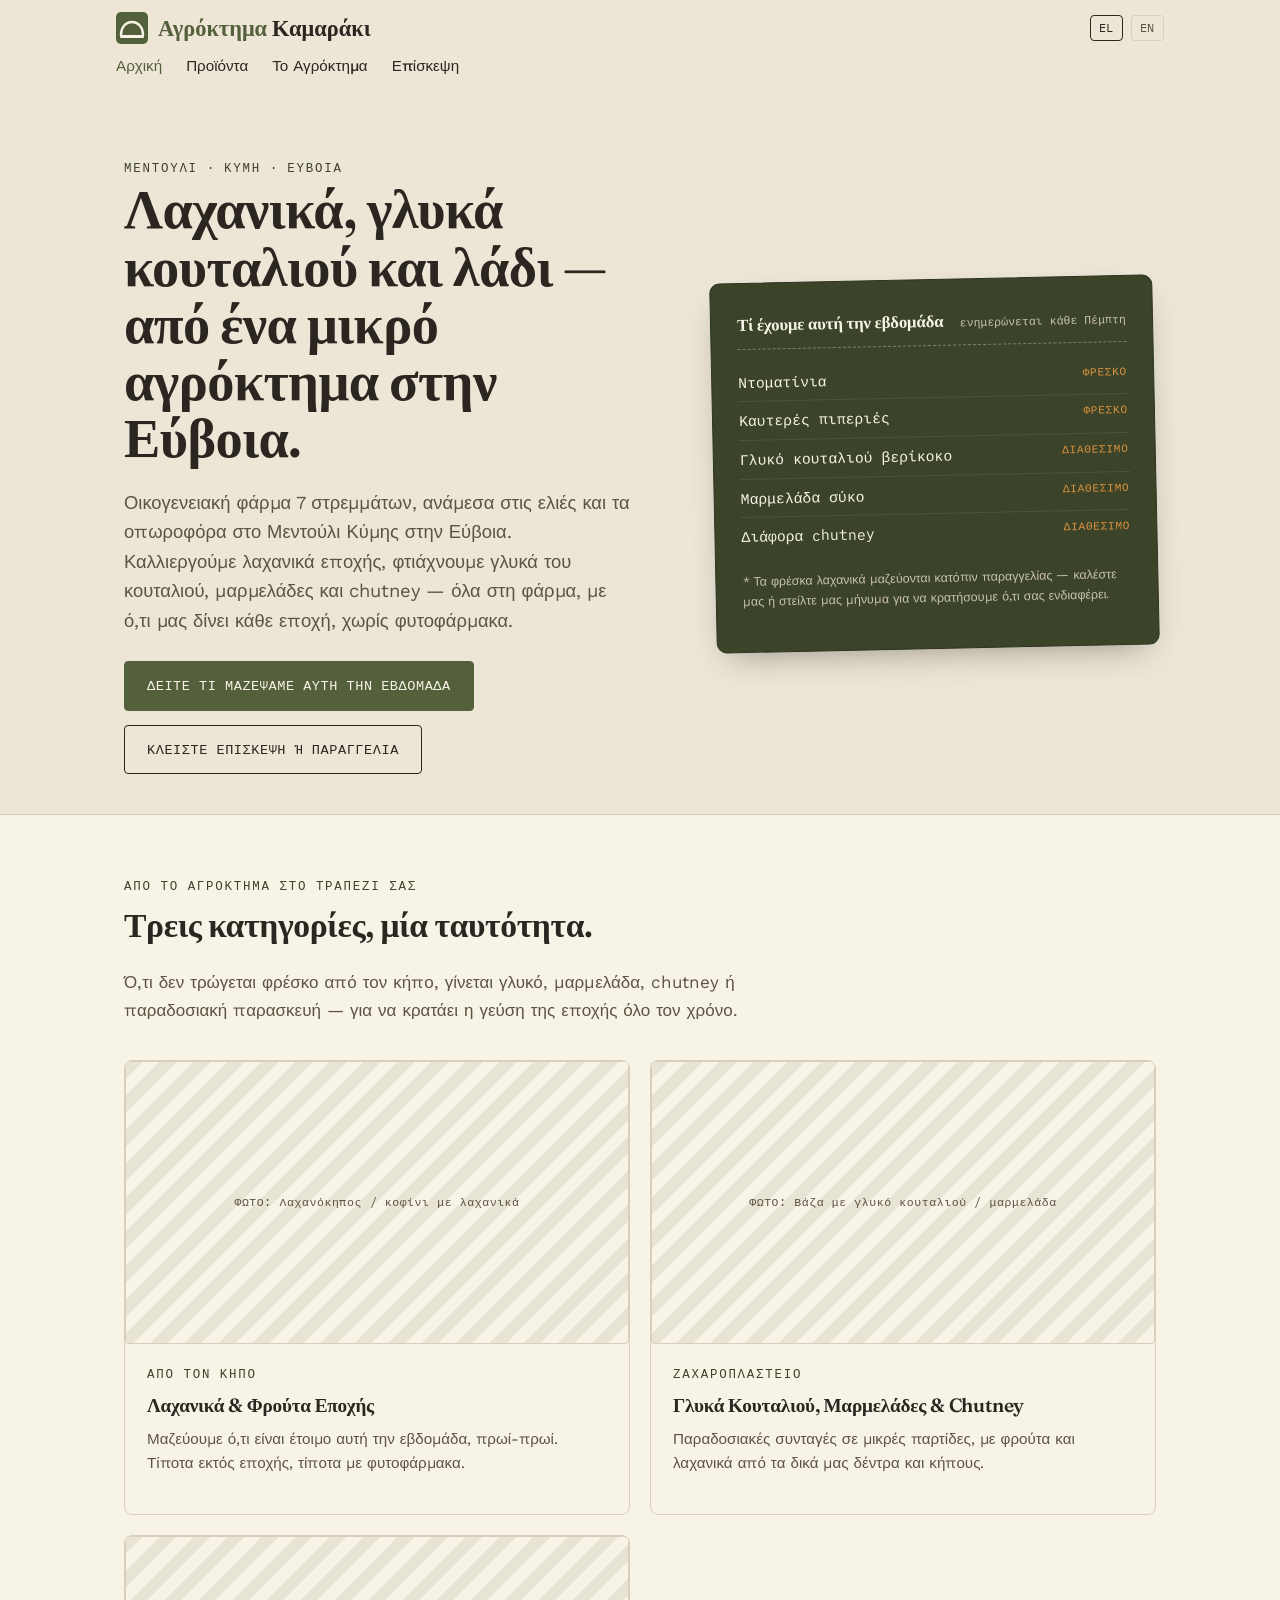
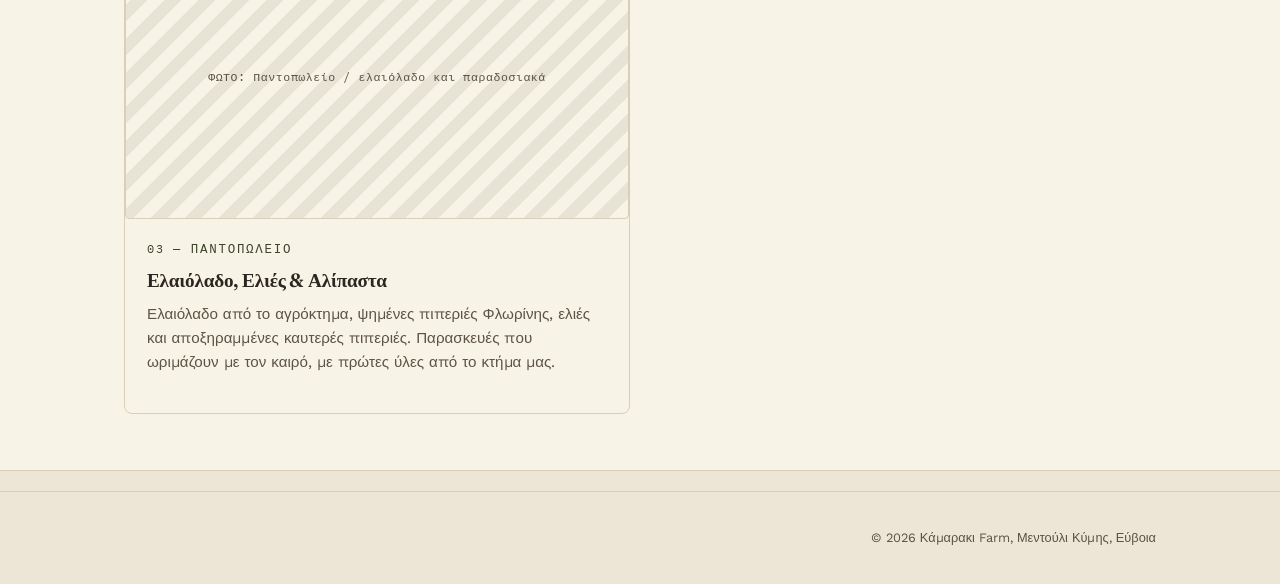
==== commit 025db8df: "keimeno" ====
--- a/index.html
+++ b/index.html
@@ -60,10 +60,10 @@
         </div>
         <ul>
           <li><span>Ντοματίνια</span><span class="tag">ΦΡΕΣΚΟ</span></li>
-          <li><span>Πεπόνια</span><span class="tag">ΦΡΕΣΚΟ</span></li>
-          <li><span>Γλυκό κουταλιού βερίκοκο</span><span class="tag">ΣΕ ΑΠΟΘΕΜΑ</span></li>
-          <li><span>Μαρμελάδα σύκο</span><span class="tag">ΣΕ ΑΠΟΘΕΜΑ</span></li>
-          <li><span>Chutney ντομάτας</span><span class="tag">ΠΕΡΙΟΡΙΣΜΕΝΟ</span></li>
+          <li><span>Καυτερές πιπεριές</span><span class="tag">ΦΡΕΣΚΟ</span></li>
+          <li><span>Γλυκό κουταλιού βερίκοκο</span><span class="tag">ΔΙΑΘΕΣΙΜΟ</span></li>
+          <li><span>Μαρμελάδα σύκο</span><span class="tag">ΔΙΑΘΕΣΙΜΟ</span></li>
+          <li><span>Διάφορα chutney</span><span class="tag">ΔΙΑΘΕΣΙΜΟ</span></li>
         </ul>
         <p class="note">* Τα φρέσκα λαχανικά μαζεύονται κατόπιν παραγγελίας — καλέστε μας ή στείλτε μας μήνυμα για να κρατήσουμε ό,τι σας ενδιαφέρει.</p>
       </div>
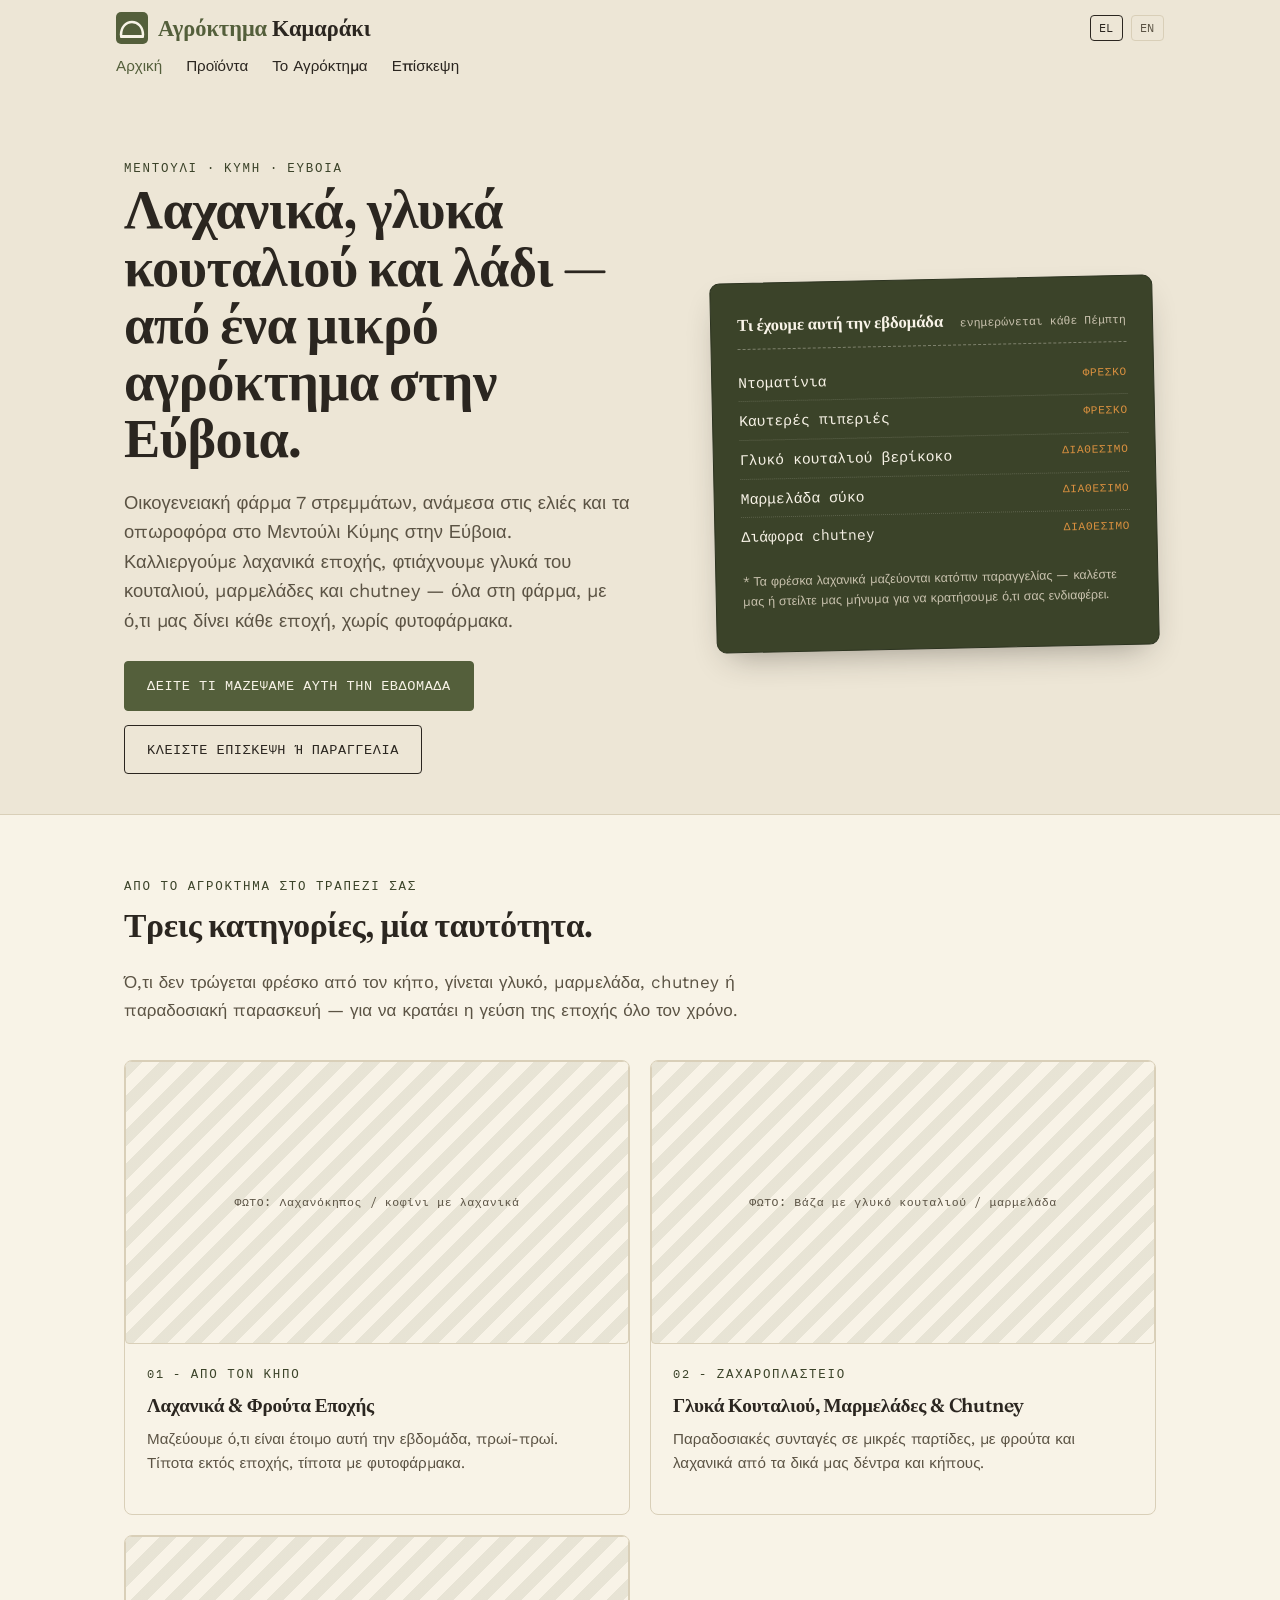
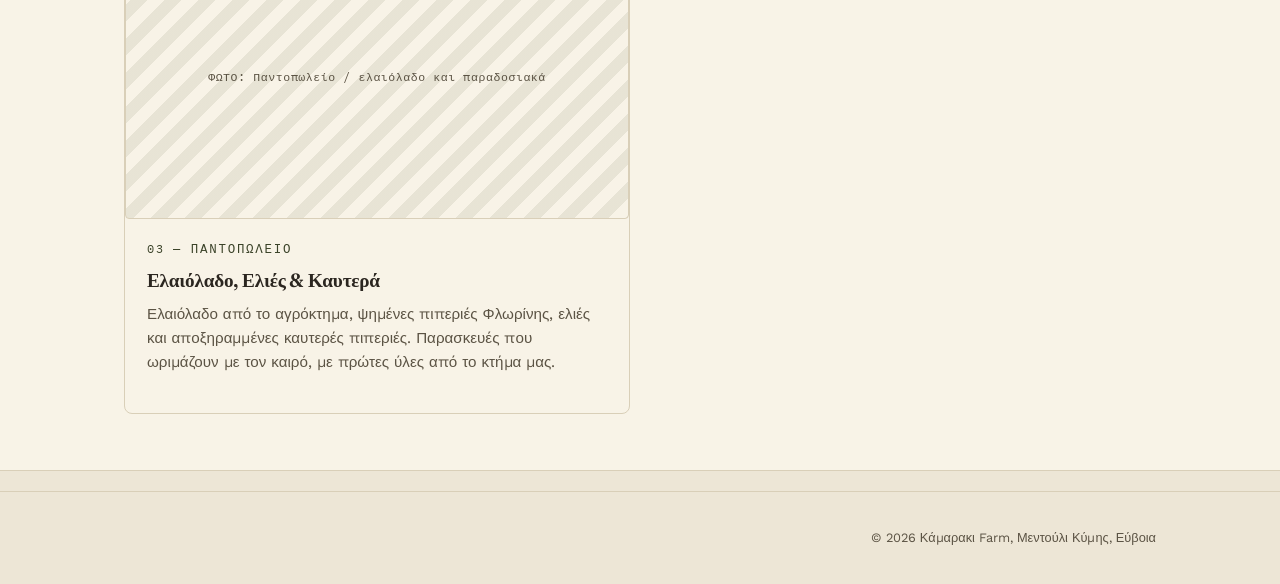
==== commit e9c2f7aa: "keimeno" ====
--- a/index.html
+++ b/index.html
@@ -3,7 +3,7 @@
 <head>
 <meta charset="UTF-8">
 <meta name="viewport" content="width=device-width, initial-scale=1.0">
-<title>Αγρόκτημα Κάμαρακι — Φρέσκα προϊόντα από το αγρόκτημά μας στην Εύβοια</title>
+<title>Αγρόκτημα Καμαράκι — Φρέσκα προϊόντα από το αγρόκτημά μας στην Εύβοια</title>
 <meta name="description" content="Οικογενειακή φάρμα 7 στρεμμάτων στο Μεντούλι Κύμης, Εύβοια. Φρέσκα οπωρολαχανικά, γλυκά του κουταλιού, μαρμελάδες και chutney, απευθείας από τη φάρμα.">
 <meta property="og:title" content="Αγρόκτημα Καμαράκι">
 <meta property="og:description" content="Φρέσκα οπωρολαχανικά, γλυκά του κουταλιού, μαρμελάδες και chutney από τη φάρμα μας στο Μεντούλι Κύμης, Εύβοια.">
@@ -48,14 +48,14 @@
         <h1>Λαχανικά, γλυκά κουταλιού και λάδι — από ένα μικρό αγρόκτημα στην Εύβοια.</h1>
         <p class="lede">Οικογενειακή φάρμα 7 στρεμμάτων, ανάμεσα στις ελιές και τα οπωροφόρα στο Μεντούλι Κύμης στην Εύβοια. Καλλιεργούμε λαχανικά εποχής, φτιάχνουμε γλυκά του κουταλιού, μαρμελάδες και chutney — όλα στη φάρμα, με ό,τι μας δίνει κάθε εποχή, χωρίς φυτοφάρμακα.</p>
         <div class="hero-actions">
-          <a class="btn btn-primary" href="products.html">Δείτε τί μαζέψαμε αυτή την εβδομάδα</a>
+          <a class="btn btn-primary" href="products.html">Δείτε τι μαζέψαμε αυτή την εβδομάδα</a>
           <a class="btn btn-ghost" href="visit.html">Κλείστε επίσκεψη ή παραγγελία</a>
         </div>
       </div>
 
       <div class="harvest-board" aria-label="Σημερινή σοδειά">
         <div class="board-head">
-          <h2>Τί έχουμε αυτή την εβδομάδα</h2>
+          <h2>Τι έχουμε αυτή την εβδομάδα</h2>
           <span class="board-date">ενημερώνεται κάθε Πέμπτη</span>
         </div>
         <ul>
@@ -83,7 +83,7 @@
         <div class="cat-card">
           <div class="ph wide" data-label="ΦΩΤΟ: Λαχανόκηπος / κοφίνι με λαχανικά"></div>
           <div class="cat-body">
-            <span class="eyebrow">Από τον Κήπο</span>
+            <span class="eyebrow">01 - Από τον Κήπο</span>
             <h3>Λαχανικά & Φρούτα Εποχής</h3>
             <p>Μαζεύουμε ό,τι είναι έτοιμο αυτή την εβδομάδα, πρωί-πρωί. Τίποτα εκτός εποχής, τίποτα με φυτοφάρμακα.</p>
           </div>
@@ -93,7 +93,7 @@
         <div class="cat-card">
           <div class="ph wide" data-label="ΦΩΤΟ: Βάζα με γλυκό κουταλιού / μαρμελάδα"></div>
           <div class="cat-body">
-            <span class="eyebrow">Ζαχαροπλαστείο</span>
+            <span class="eyebrow">02 - Ζαχαροπλαστείο</span>
             <h3>Γλυκά Κουταλιού, Μαρμελάδες &amp; Chutney</h3>
             <p>Παραδοσιακές συνταγές σε μικρές παρτίδες, με φρούτα και λαχανικά από τα δικά μας δέντρα και κήπους.</p>
           </div>
@@ -104,7 +104,7 @@
           <div class="ph wide" data-label="ΦΩΤΟ: Παντοπωλείο / ελαιόλαδο και παραδοσιακά"></div>
           <div class="cat-body">
             <span class="eyebrow">03 — Παντοπωλείο</span>
-            <h3>Ελαιόλαδο, Ελιές & Αλίπαστα</h3>
+            <h3>Ελαιόλαδο, Ελιές & Καυτερά</h3>
             <p>Ελαιόλαδο από το αγρόκτημα, ψημένες πιπεριές Φλωρίνης, ελιές και αποξηραμμένες καυτερές πιπεριές. Παρασκευές που ωριμάζουν με τον καιρό, με πρώτες ύλες από το κτήμα μας.</p>
           </div>
         </div>
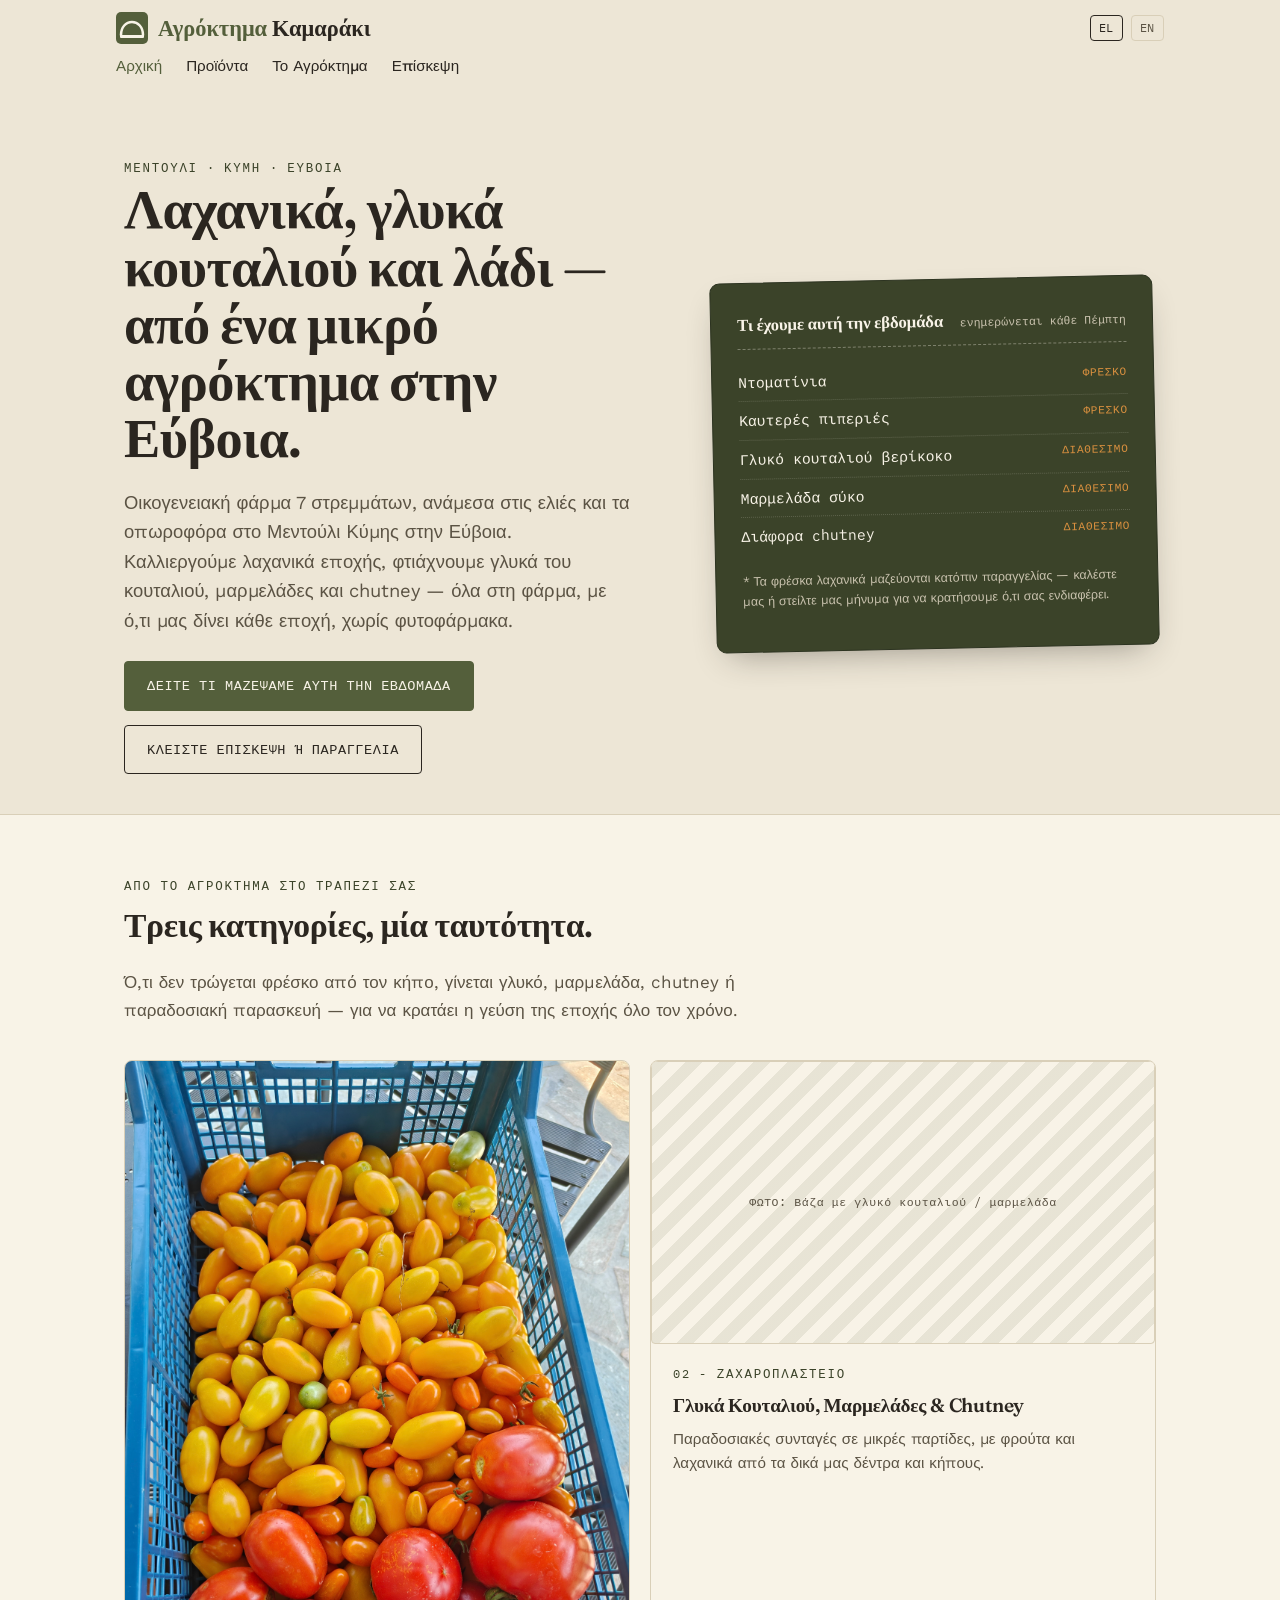
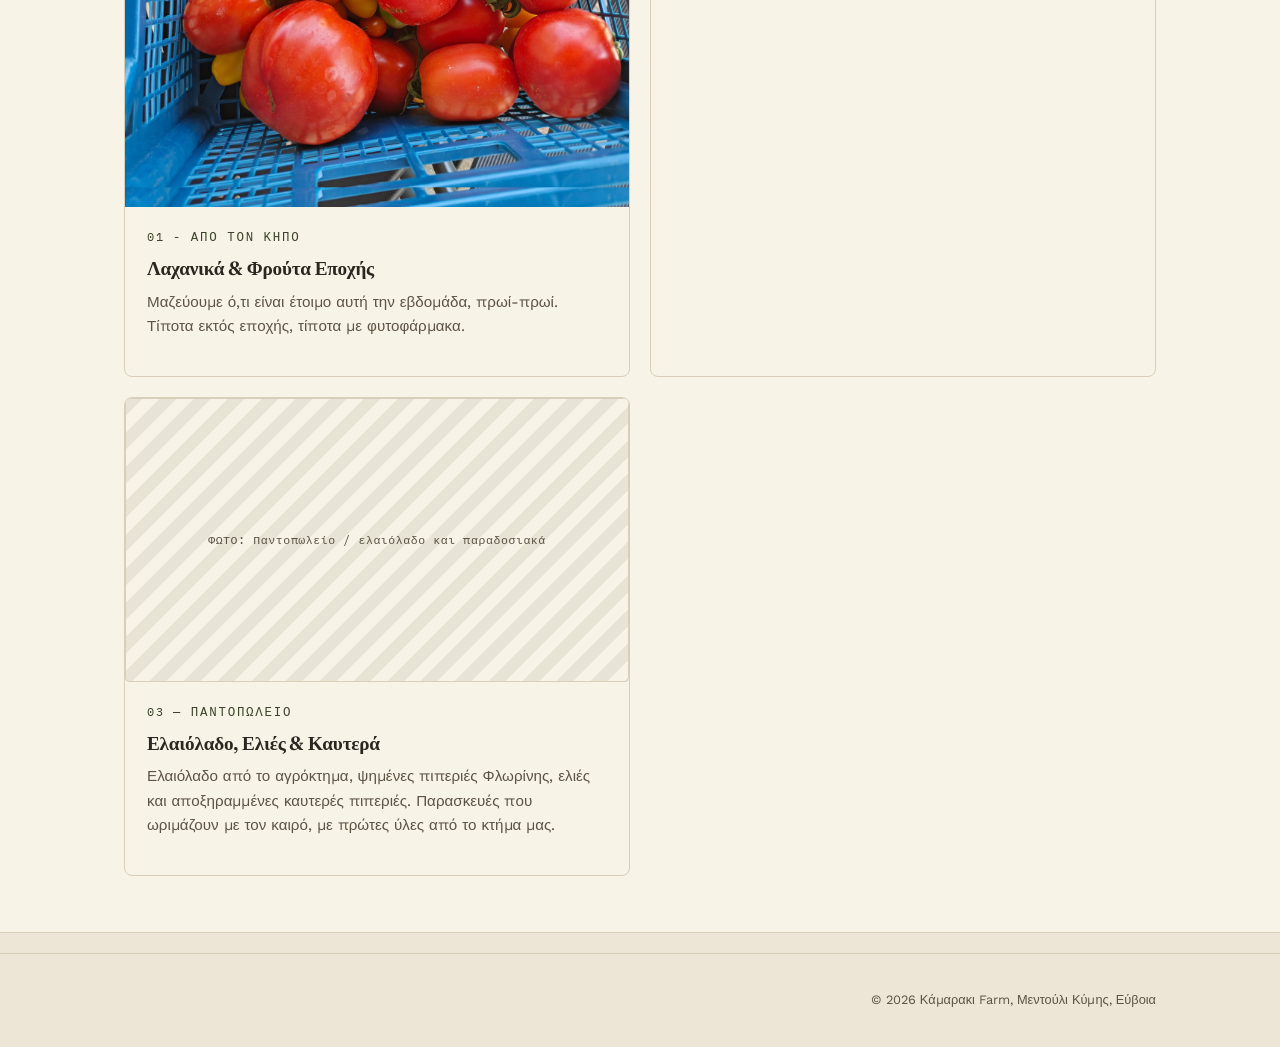
==== commit d108af14: "photo" ====
--- a/index.html
+++ b/index.html
@@ -81,7 +81,7 @@
         
         <!-- 01 — Σεζόν -->
         <div class="cat-card">
-          <div class="ph wide" data-label="ΦΩΤΟ: Λαχανόκηπος / κοφίνι με λαχανικά"></div>
+          <img src="images/laxanika.jpg" alt="Φρέσκα λαχανικά από τη φάρμα" loading="lazy">
           <div class="cat-body">
             <span class="eyebrow">01 - Από τον Κήπο</span>
             <h3>Λαχανικά & Φρούτα Εποχής</h3>
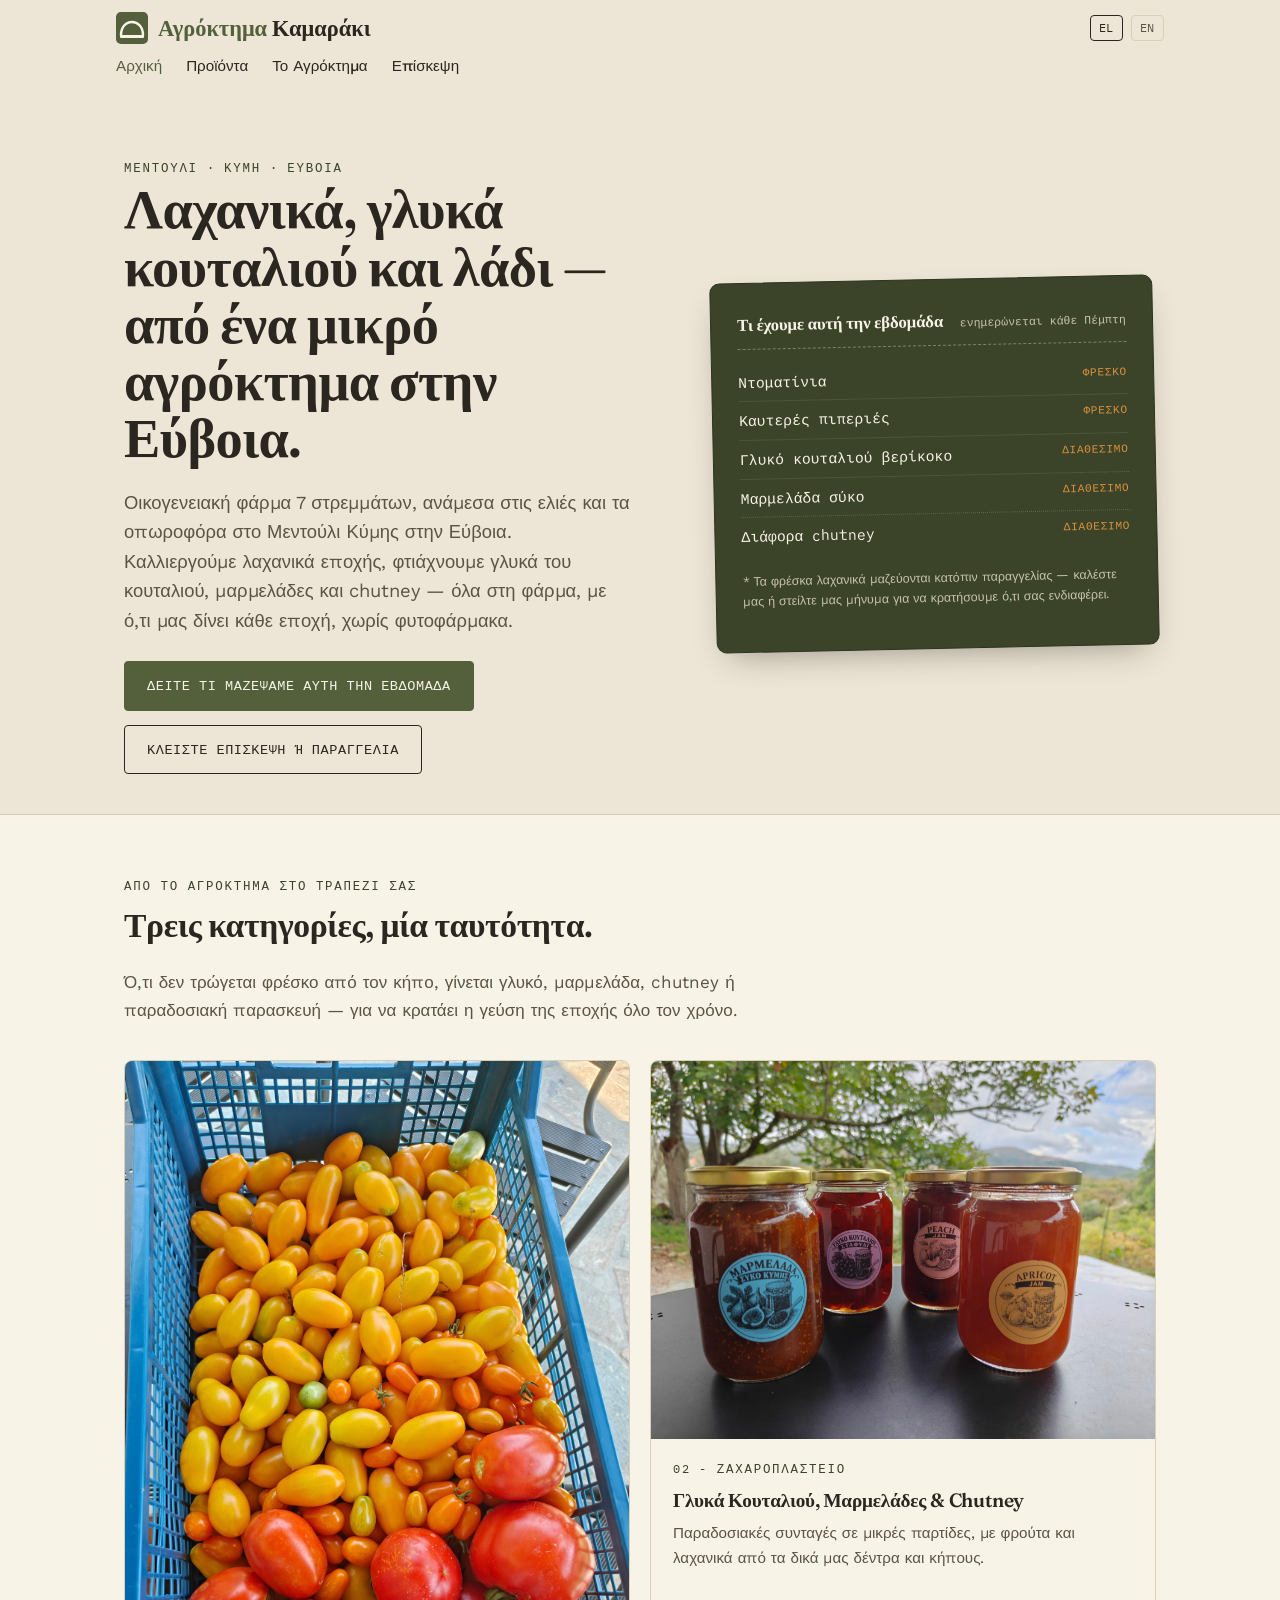
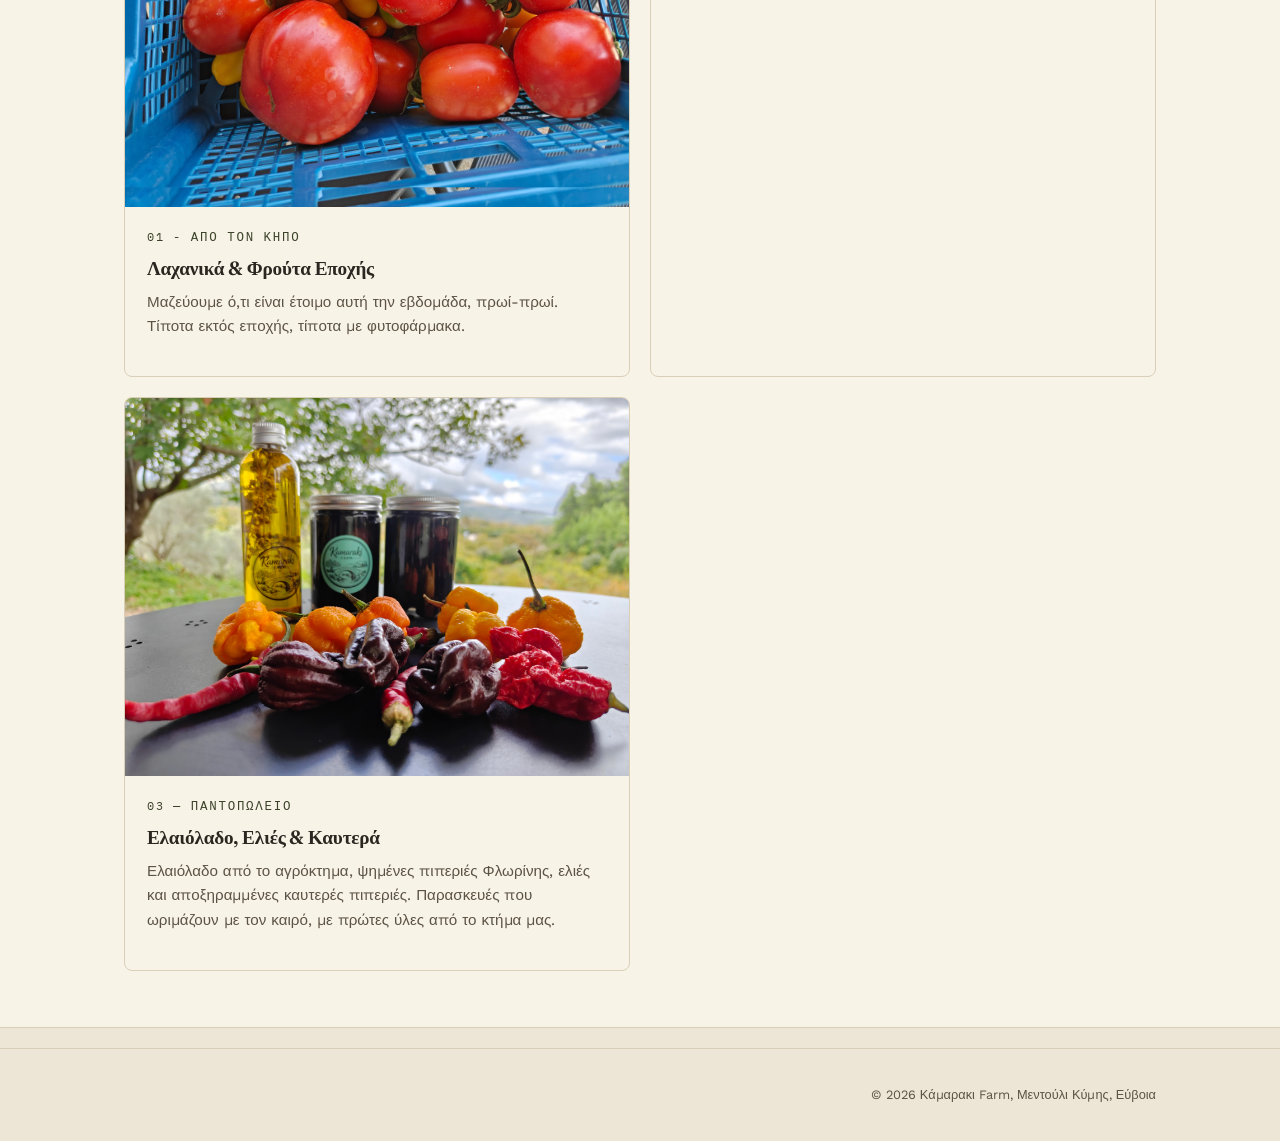
==== commit 491ff8ff: "images" ====
--- a/index.html
+++ b/index.html
@@ -81,7 +81,7 @@
         
         <!-- 01 — Σεζόν -->
         <div class="cat-card">
-          <img src="images/laxanika.jpg" alt="Φρέσκα λαχανικά από τη φάρμα" loading="lazy">
+          <img src="images/laxanika.jpg" loading="lazy">
           <div class="cat-body">
             <span class="eyebrow">01 - Από τον Κήπο</span>
             <h3>Λαχανικά & Φρούτα Εποχής</h3>
@@ -91,7 +91,7 @@
 
         <!-- 02 — Ζαχαροπλαστείο -->
         <div class="cat-card">
-          <div class="ph wide" data-label="ΦΩΤΟ: Βάζα με γλυκό κουταλιού / μαρμελάδα"></div>
+          <img src="images/spoon_marm_chut.jpg" loading="lazy">
           <div class="cat-body">
             <span class="eyebrow">02 - Ζαχαροπλαστείο</span>
             <h3>Γλυκά Κουταλιού, Μαρμελάδες &amp; Chutney</h3>
@@ -101,7 +101,7 @@
 
         <!-- 03 — Παντοπωλείο (Προστέθηκε για να ταιριάζει με τις 3 κατηγορίες) -->
         <div class="cat-card">
-          <div class="ph wide" data-label="ΦΩΤΟ: Παντοπωλείο / ελαιόλαδο και παραδοσιακά"></div>
+          <img src="images/oil_olives_hot.jpg" loading="lazy">
           <div class="cat-body">
             <span class="eyebrow">03 — Παντοπωλείο</span>
             <h3>Ελαιόλαδο, Ελιές & Καυτερά</h3>
